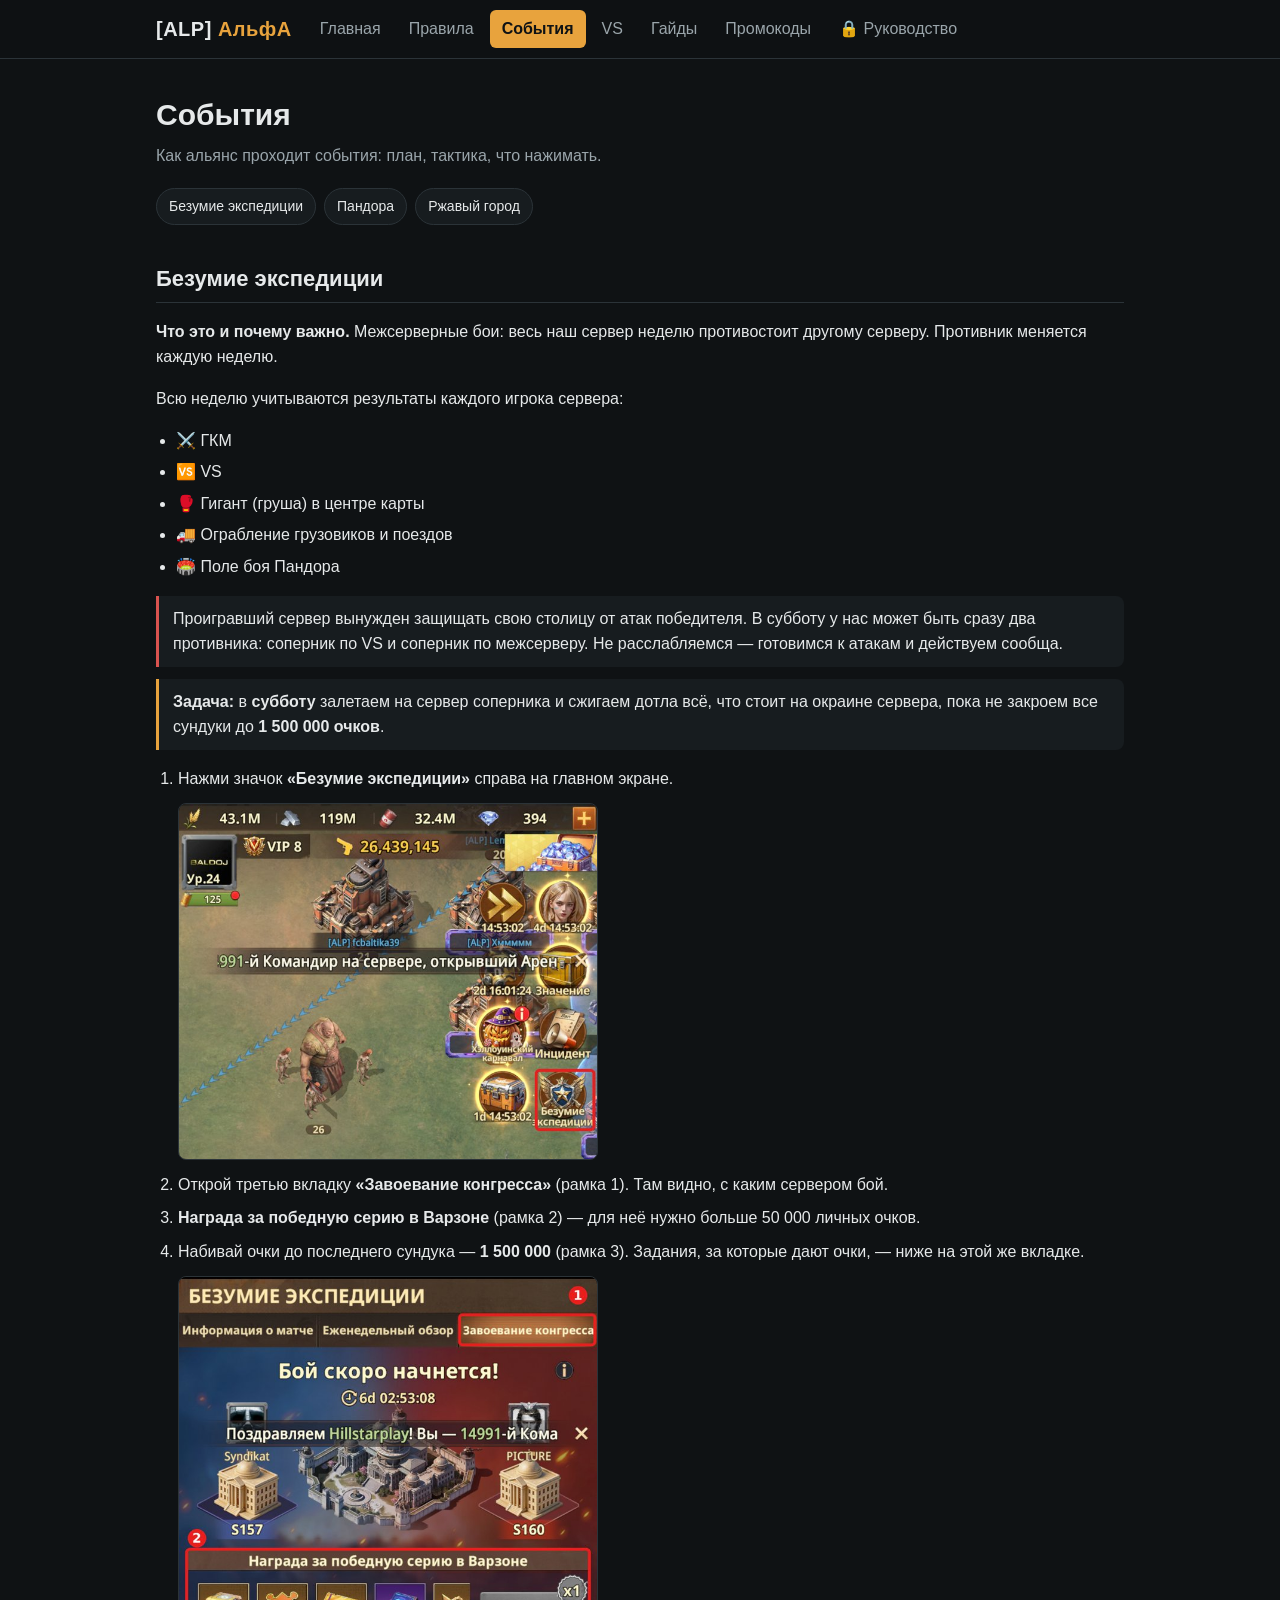
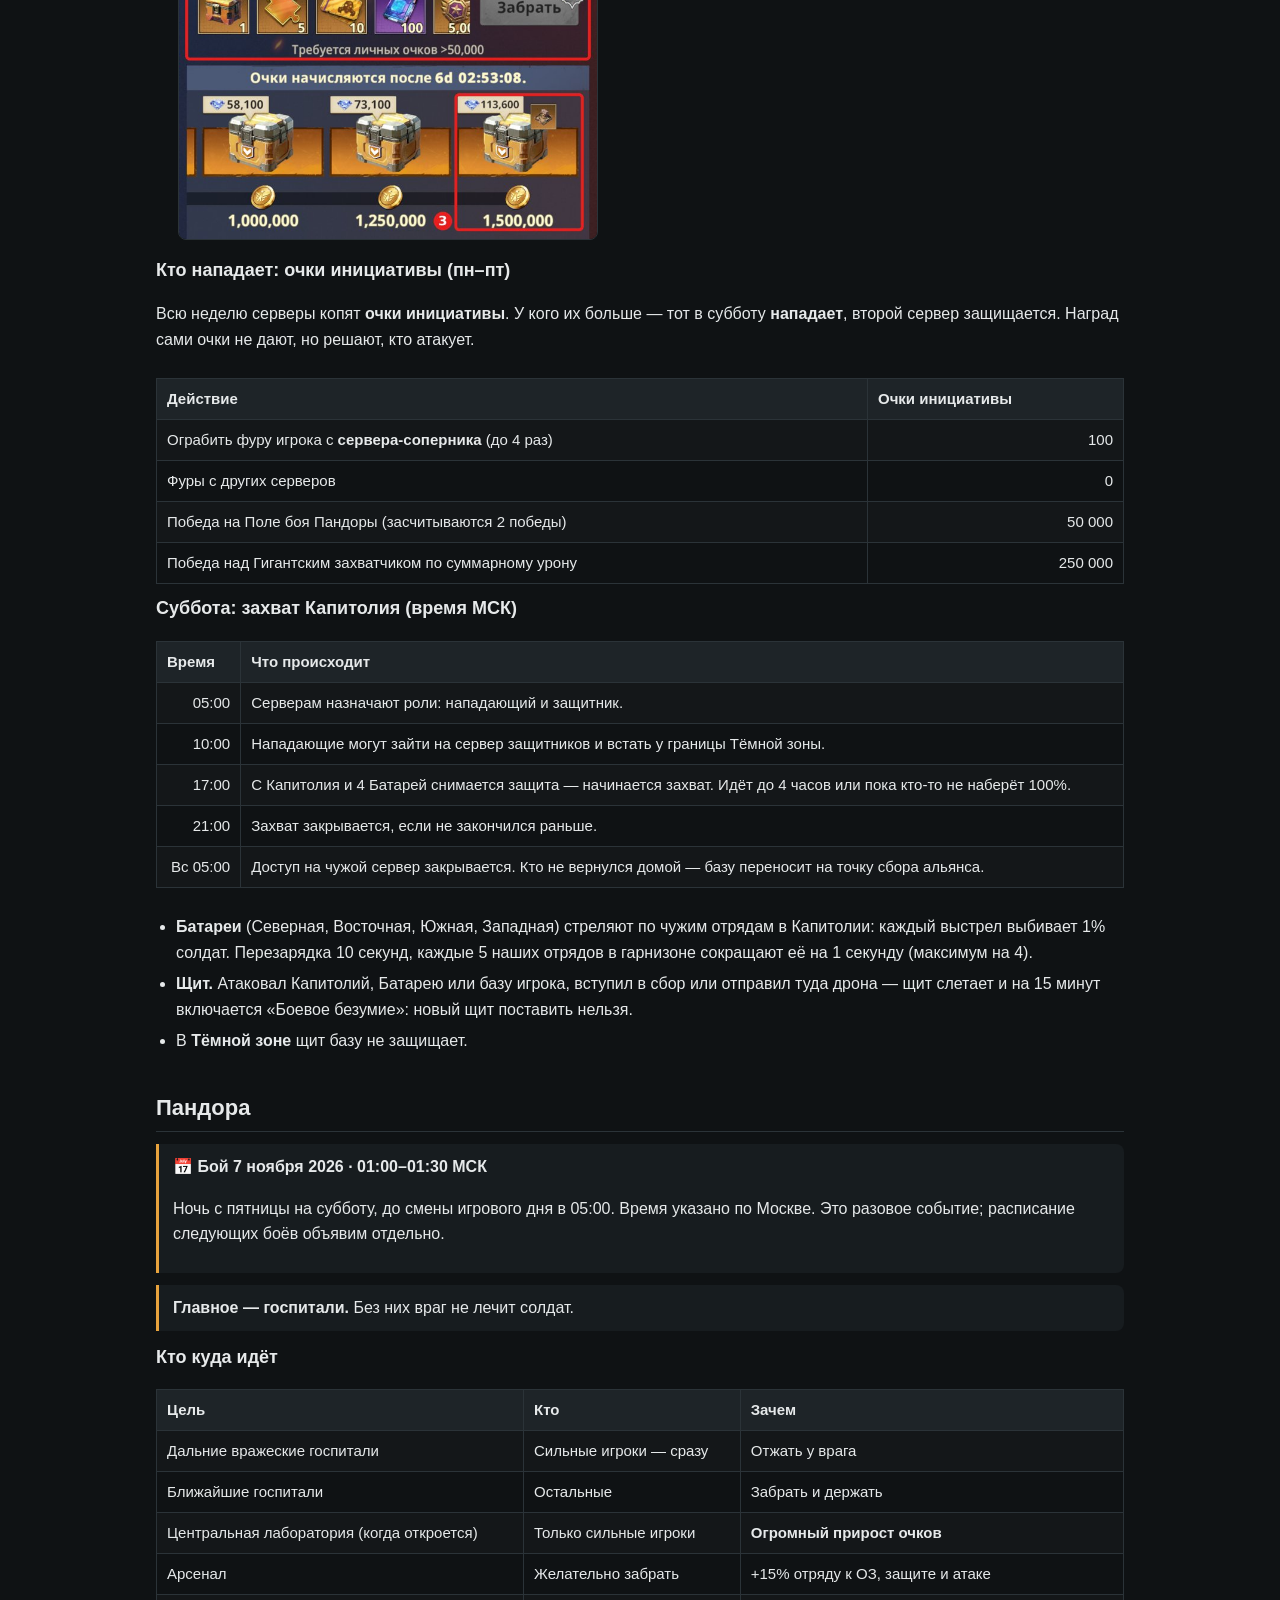
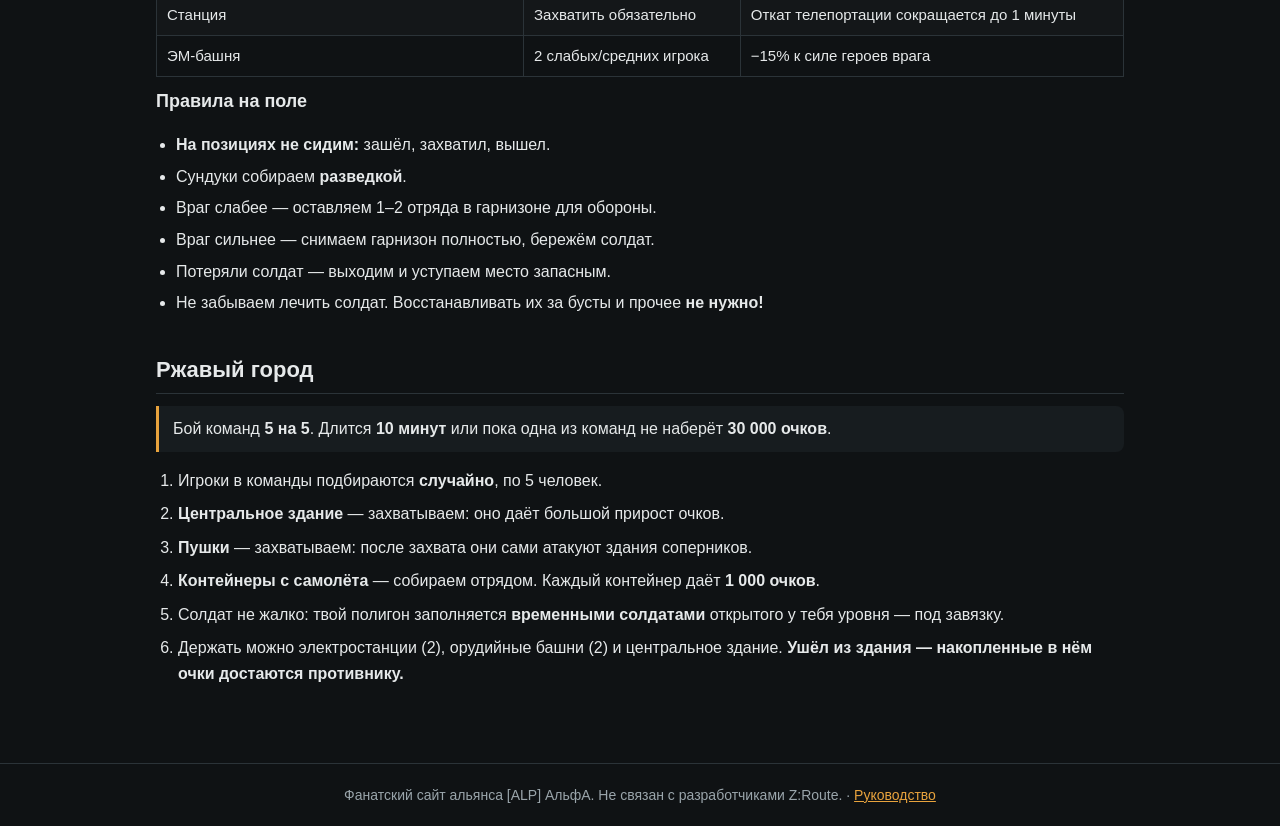
==== activities.html @ 4d67d698 "Скрыть вкладку поезда и обновить машинистов на 30 дней" ====
<!doctype html>
<html lang="ru">
<head>
  <meta charset="utf-8">
  <meta name="viewport" content="width=device-width, initial-scale=1">
  <title>События — АльфА</title>
  <link rel="stylesheet" href="style.css">
</head>
<body>
<header>
  <div class="bar">
    <a class="logo" href="index.html">[ALP] <span>АльфА</span></a>
    <nav>
      <a href="index.html">Главная</a>
      <a href="rules.html">Правила</a>
      <a class="active" href="activities.html">События</a>
      <a href="vs.html">VS</a>
      <a href="guides.html">Гайды</a>
      <a href="promo.html">Промокоды</a>
      <a href="train.html" hidden>🚂 Поезд</a>
      <a href="leaders.html">🔒 Руководство</a>
    </nav>
  </div>
</header>

<main>
  <h1>События</h1>
  <p class="lead">Как альянс проходит события: план, тактика, что нажимать.</p>

  <div class="toc">
    <a href="#madness">Безумие экспедиции</a>
    <a href="#pandora">Пандора</a>
    <a href="#rust-city">Ржавый город</a>
  </div>

  <!-- ===== БЕЗУМИЕ ЭКСПЕДИЦИИ ===== -->
  <section id="madness">
    <h2>Безумие экспедиции</h2>
    <p><b>Что это и почему важно.</b> Межсерверные бои: весь наш сервер неделю противостоит другому серверу. Противник меняется каждую неделю.</p>
    <p>Всю неделю учитываются результаты каждого игрока сервера:</p>
    <ul class="plain">
      <li>⚔️ ГКМ</li>
      <li>🆚 VS</li>
      <li>🥊 Гигант (груша) в центре карты</li>
      <li>🚚 Ограбление грузовиков и поездов</li>
      <li>🏟️ Поле боя Пандора</li>
    </ul>
    <div class="note warn">Проигравший сервер вынужден защищать свою столицу от атак победителя. В субботу у нас может быть сразу два противника: соперник по VS и соперник по межсерверу. Не расслабляемся — готовимся к атакам и действуем сообща.</div>
    <div class="note"><b>Задача:</b> в <b>субботу</b> залетаем на сервер соперника и сжигаем дотла всё, что стоит на окраине сервера, пока не закроем все сундуки до <b>1 500 000 очков</b>.</div>

    <ol class="steps">
      <li>Нажми значок <b>«Безумие экспедиции»</b> справа на главном экране.
        <img class="shot" src="img/madness-1-icon.jpg" alt="Значок «Безумие экспедиции» обведён"></li>
      <li>Открой третью вкладку <b>«Завоевание конгресса»</b> (рамка 1). Там видно, с каким сервером бой.</li>
      <li><b>Награда за победную серию в Варзоне</b> (рамка 2) — для неё нужно больше 50 000 личных очков.</li>
      <li>Набивай очки до последнего сундука — <b>1 500 000</b> (рамка 3). Задания, за которые дают очки, — ниже на этой же вкладке.
        <img class="shot" src="img/madness-2-tabs.jpg" alt="1 — вкладка «Завоевание конгресса», 2 — награда за победную серию в Варзоне, 3 — сундук за 1 500 000 очков"></li>
    </ol>

    <h3>Кто нападает: очки инициативы (пн–пт)</h3>
    <p>Всю неделю серверы копят <b>очки инициативы</b>. У кого их больше — тот в субботу <b>нападает</b>, второй сервер защищается. Наград сами очки не дают, но решают, кто атакует.</p>
    <div class="table-wrap">
      <table>
        <tr><th>Действие</th><th>Очки инициативы</th></tr>
        <tr><td>Ограбить фуру игрока с <b>сервера-соперника</b> (до 4 раз)</td><td class="num">100</td></tr>
        <tr><td>Фуры с других серверов</td><td class="num">0</td></tr>
        <tr><td>Победа на Поле боя Пандоры (засчитываются 2 победы)</td><td class="num">50 000</td></tr>
        <tr><td>Победа над Гигантским захватчиком по суммарному урону</td><td class="num">250 000</td></tr>
      </table>
    </div>

    <h3>Суббота: захват Капитолия (время МСК)</h3>
    <div class="table-wrap">
      <table>
        <tr><th>Время</th><th>Что происходит</th></tr>
        <tr><td class="num">05:00</td><td>Серверам назначают роли: нападающий и защитник.</td></tr>
        <tr><td class="num">10:00</td><td>Нападающие могут зайти на сервер защитников и встать у границы Тёмной зоны.</td></tr>
        <tr><td class="num">17:00</td><td>С Капитолия и 4 Батарей снимается защита — начинается захват. Идёт до 4 часов или пока кто-то не наберёт 100%.</td></tr>
        <tr><td class="num">21:00</td><td>Захват закрывается, если не закончился раньше.</td></tr>
        <tr><td class="num">Вс 05:00</td><td>Доступ на чужой сервер закрывается. Кто не вернулся домой — базу переносит на точку сбора альянса.</td></tr>
      </table>
    </div>
    <ul class="plain">
      <li><b>Батареи</b> (Северная, Восточная, Южная, Западная) стреляют по чужим отрядам в Капитолии: каждый выстрел выбивает 1% солдат. Перезарядка 10 секунд, каждые 5 наших отрядов в гарнизоне сокращают её на 1 секунду (максимум на 4).</li>
      <li><b>Щит.</b> Атаковал Капитолий, Батарею или базу игрока, вступил в сбор или отправил туда дрона — щит слетает и на 15 минут включается «Боевое безумие»: новый щит поставить нельзя.</li>
      <li>В <b>Тёмной зоне</b> щит базу не защищает.</li>
    </ul>
  </section>

  <!-- ===== ПАНДОРА ===== -->
  <section id="pandora">
    <h2>Пандора</h2>
    <div class="note">
      <b>📅 Бой 7 ноября 2026 · 01:00–01:30 МСК</b>
      <p>Ночь с пятницы на субботу, до смены игрового дня в 05:00. Время указано по Москве. Это разовое событие; расписание следующих боёв объявим отдельно.</p>
    </div>
    <div class="note"><b>Главное — госпитали.</b> Без них враг не лечит солдат.</div>

    <h3>Кто куда идёт</h3>
    <div class="table-wrap">
      <table>
        <tr><th>Цель</th><th>Кто</th><th>Зачем</th></tr>
        <tr><td>Дальние вражеские госпитали</td><td>Сильные игроки — сразу</td><td>Отжать у врага</td></tr>
        <tr><td>Ближайшие госпитали</td><td>Остальные</td><td>Забрать и держать</td></tr>
        <tr><td>Центральная лаборатория (когда откроется)</td><td>Только сильные игроки</td><td><b>Огромный прирост очков</b></td></tr>
        <tr><td>Арсенал</td><td>Желательно забрать</td><td>+15% отряду к ОЗ, защите и атаке</td></tr>
        <tr><td>Станция</td><td>Захватить обязательно</td><td>Откат телепортации сокращается до 1 минуты</td></tr>
        <tr><td>ЭМ-башня</td><td>2 слабых/средних игрока</td><td>−15% к силе героев врага</td></tr>
      </table>
    </div>

    <h3>Правила на поле</h3>
    <ul class="plain">
      <li><b>На позициях не сидим:</b> зашёл, захватил, вышел.</li>
      <li>Сундуки собираем <b>разведкой</b>.</li>
      <li>Враг слабее — оставляем 1–2 отряда в гарнизоне для обороны.</li>
      <li>Враг сильнее — снимаем гарнизон полностью, бережём солдат.</li>
      <li>Потеряли солдат — выходим и уступаем место запасным.</li>
      <li>Не забываем лечить солдат. Восстанавливать их за бусты и прочее <b>не нужно!</b></li>
    </ul>
    <!-- Сюда можно добавить карту Пандоры: <img class="shot shot-wide" src="img/pandora-map.jpg" alt="Карта"> -->
  </section>

  <!-- ===== РЖАВЫЙ ПОЯС ===== -->
  <section id="rust-city">
    <h2>Ржавый город</h2>
    <div class="note">Бой команд <b>5 на 5</b>. Длится <b>10 минут</b> или пока одна из команд не наберёт <b>30 000 очков</b>.</div>
    <ol class="steps">
      <li>Игроки в команды подбираются <b>случайно</b>, по 5 человек.</li>
      <li><b>Центральное здание</b> — захватываем: оно даёт большой прирост очков.</li>
      <li><b>Пушки</b> — захватываем: после захвата они сами атакуют здания соперников.</li>
      <li><b>Контейнеры с самолёта</b> — собираем отрядом. Каждый контейнер даёт <b>1 000 очков</b>.</li>
      <li>Солдат не жалко: твой полигон заполняется <b>временными солдатами</b> открытого у тебя уровня — под завязку.</li>
      <li>Держать можно электростанции (2), орудийные башни (2) и центральное здание. <b>Ушёл из здания — накопленные в нём очки достаются противнику.</b></li>
    </ol>
  </section>
</main>

<footer>Фанатский сайт альянса [ALP] АльфА. Не связан с разработчиками Z:Route. · <a href="leaders.html">Руководство</a></footer>
</body>
</html>
---- style.css ----
:root {
  color-scheme: dark;
  --bg: #0f1214;
  --panel: #171c1f;
  --panel-2: #1e2428;
  --line: #2b3338;
  --text: #e6e9ea;
  --muted: #9aa5ab;
  --accent: #e8a33d;
  --accent-2: #6fbf73;
  --danger: #d9534f;
}
* { box-sizing: border-box; }
[hidden] { display: none !important; }
html { scroll-behavior: smooth; }
body {
  margin: 0;
  background: var(--bg);
  color: var(--text);
  font: 16px/1.6 "Segoe UI", Roboto, Arial, sans-serif;
}
a { color: var(--accent); }
img { max-width: 100%; border-radius: 8px; }

/* Шапка */
header {
  position: sticky; top: 0; z-index: 10;
  background: rgba(15,18,20,.95);
  border-bottom: 1px solid var(--line);
  backdrop-filter: blur(6px);
}
.bar {
  max-width: 1000px; margin: 0 auto; padding: 10px 16px;
  display: flex; align-items: center; gap: 16px; flex-wrap: wrap;
}
.logo { font-weight: 800; font-size: 20px; color: var(--text); text-decoration: none; letter-spacing: .5px; }
.logo span { color: var(--accent); }
nav { display: flex; gap: 4px; flex-wrap: wrap; }
nav a {
  color: var(--muted); text-decoration: none; padding: 6px 12px; border-radius: 6px;
}
nav a:hover { color: var(--text); background: var(--panel-2); }
nav a.active { color: var(--bg); background: var(--accent); font-weight: 600; }

/* Контент */
main { max-width: 1000px; margin: 0 auto; padding: 24px 16px 60px; }
h1 { font-size: 30px; margin: 8px 0 4px; }
h2 { font-size: 22px; margin: 36px 0 12px; padding-bottom: 6px; border-bottom: 1px solid var(--line); }
h3 { font-size: 18px; margin: 0 0 8px; }
.lead { color: var(--muted); margin: 0 0 20px; }

.toc { display: flex; flex-wrap: wrap; gap: 8px; margin: 16px 0 8px; }
.toc a {
  background: var(--panel); border: 1px solid var(--line); color: var(--text);
  text-decoration: none; padding: 6px 12px; border-radius: 20px; font-size: 14px;
}
.toc a:hover { border-color: var(--accent); }

.grid { display: grid; grid-template-columns: repeat(auto-fill, minmax(280px, 1fr)); gap: 14px; }
.card {
  background: var(--panel); border: 1px solid var(--line); border-radius: 10px; padding: 16px;
}
.card p { margin: 6px 0; }
a.card { color: var(--text); text-decoration: none; display: block; }
a.card:hover { border-color: var(--accent); }

.tag {
  display: inline-block; font-size: 12px; padding: 2px 8px; border-radius: 10px;
  background: var(--panel-2); color: var(--muted); margin-right: 4px;
}
.tag.daily { color: var(--accent-2); }
.tag.weekly { color: var(--accent); }
.tag.server { color: var(--danger); }

table { width: 100%; border-collapse: collapse; margin: 10px 0; font-size: 15px; }
.table-wrap { overflow-x: auto; }
th, td { border: 1px solid var(--line); padding: 8px 10px; text-align: left; }
th { background: var(--panel-2); }
tr:nth-child(even) td { background: rgba(255,255,255,.02); }

.note {
  border-left: 3px solid var(--accent); background: var(--panel);
  padding: 10px 14px; border-radius: 0 8px 8px 0; margin: 12px 0;
}
.todo { color: var(--muted); font-style: italic; }

details { background: var(--panel); border: 1px solid var(--line); border-radius: 10px; margin: 10px 0; }
summary { cursor: pointer; padding: 12px 16px; font-weight: 600; }
details > div { padding: 0 16px 14px; }

footer { border-top: 1px solid var(--line); color: var(--muted); font-size: 14px; text-align: center; padding: 20px 16px; }

@media (max-width: 600px) {
  h1 { font-size: 24px; }
  .bar { gap: 8px; }
}

/* Скрины и шаги */
.shot { display: block; max-width: 420px; width: 100%; margin: 12px 0; border: 1px solid var(--line); }
.shot-wide { max-width: 100%; }
figure { margin: 14px 0; }
figcaption { color: var(--muted); font-size: 14px; margin-top: 4px; }
.placeholder {
  border: 2px dashed var(--line); border-radius: 8px; padding: 30px 16px; text-align: center;
  color: var(--muted); max-width: 420px; margin: 12px 0;
}
ol.steps { padding-left: 22px; }
ol.steps li { margin: 8px 0; }
ul.plain { padding-left: 20px; }
ul.plain li { margin: 6px 0; }
.warn { border-left-color: var(--danger); }
.week li { margin: 6px 0; }
.btn {
  display: inline-block; background: var(--accent); color: var(--bg); font-weight: 700;
  padding: 10px 18px; border-radius: 8px; text-decoration: none;
}
video { max-width: 100%; border-radius: 8px; }

/* Сегодняшний день */
.week { list-style: none; padding: 0; margin: 8px 0 0; display: grid; gap: 4px; }
.week li { display: flex; gap: 10px; padding: 6px 10px; border-radius: 8px; margin: 0; }
.week li b { flex: none; width: 28px; }
.week li.today, tr.today td { background: rgba(232,163,61,.15); }
.week li.today b, tr.today td:first-child { color: var(--accent); }
.week li.today::after { content: "сегодня"; margin-left: auto; color: var(--accent); font-size: 13px; font-weight: 600; }
#today-line { font-size: 18px; font-weight: 600; margin: 4px 0 0; }

/* Блок «Сегодня» на главной */
.today-card {
  background: var(--panel); border: 1px solid var(--accent); border-radius: 12px;
  padding: 16px 18px; margin: 18px 0 8px;
}
.today-card h2 { border: 0; margin: 2px 0 10px; padding: 0; font-size: 24px; text-wrap: balance; }
.eyebrow { margin: 0; color: var(--accent); font-size: 13px; font-weight: 700; letter-spacing: .06em; text-transform: uppercase; }
.today-card .btn { margin-top: 6px; }
.daily { margin: 14px 0 0; background: var(--panel-2); }

/* VS по дням */
.vs-day { background: var(--panel); border: 1px solid var(--line); border-radius: 12px; padding: 14px 16px; margin: 14px 0; scroll-margin-top: 70px; }
.vs-day.today { border-color: var(--accent); }
.vs-day.today .eyebrow::after { content: " · сегодня"; }
.vs-day h2 { border: 0; margin: 2px 0 8px; padding: 0; }
.vs-day h3 { margin: 12px 0 4px; font-size: 16px; }
td.num { text-align: right; white-space: nowrap; font-variant-numeric: tabular-nums; }
.vs-tabs a.today { background: var(--accent); color: var(--bg); border-color: var(--accent); font-weight: 700; }
.prep { background: var(--panel-2); border-radius: 8px; padding: 8px 12px; margin: 10px 0; }
.video-wrap { position: relative; width: 100%; max-width: 640px; aspect-ratio: 16 / 9; border-radius: 10px; overflow: hidden; background: #000; margin: 8px 0; }
.video-wrap iframe { position: absolute; inset: 0; width: 100%; height: 100%; border: 0; }
.video-wrap.vertical { max-width: 340px; aspect-ratio: 9 / 16; }
details ul.plain ul.plain { margin-top: 4px; }

/* VS: выделение дней */
.vs-tabs { position: sticky; top: 52px; z-index: 5; display: grid; grid-template-columns: repeat(7, minmax(0,1fr)); gap: 6px; background: var(--bg); padding: 8px 0; margin: 10px 0; }
.vs-tabs a { display: flex; flex-direction: column; align-items: center; gap: 2px; text-decoration: none; color: var(--text); background: var(--panel); border: 1px solid var(--line); border-top: 4px solid var(--day); border-radius: 8px; padding: 6px 2px; min-width: 0; }
.vs-tabs a b { font-size: 16px; }
.vs-tabs a small { font-size: 10px; color: var(--muted); text-align: center; line-height: 1.2; overflow: hidden; text-overflow: ellipsis; white-space: nowrap; max-width: 100%; }
.vs-tabs a.today { background: var(--day); color: #111; border-color: var(--day); }
.vs-tabs a.today small { color: #111; }
.vs-day { border-left: 6px solid var(--day); scroll-margin-top: 140px; }
.vs-day.today { border-color: var(--day); box-shadow: 0 0 0 2px var(--day); }
.day-head { display: flex; flex-wrap: wrap; align-items: center; gap: 8px 12px; }
.day-badge { background: var(--day); color: #111; font-weight: 800; text-transform: uppercase; letter-spacing: .05em; padding: 4px 12px; border-radius: 6px; font-size: 15px; }
.vs-day.today .day-badge::after { content: " · сегодня"; }
.day-sub { color: var(--muted); font-size: 14px; }
.gkm-tip { background: var(--panel-2); border-radius: 8px; padding: 8px 12px; margin: 12px 0; }
.gkm-tip ul { margin: 4px 0 0; }
tr.ph td { background: var(--panel-2); }
tr.w2 td { color: var(--accent-2); }
details.info { background: var(--panel); }
@media (max-width: 600px) { .vs-tabs { top: 88px; } .vs-tabs a small { display: none; } }
.day-left { margin: 2px 0 0; color: var(--muted); font-size: 13px; }
.driver { margin: 12px 0 0; color: var(--muted); font-size: 14px; }
.driver b { color: var(--accent); }
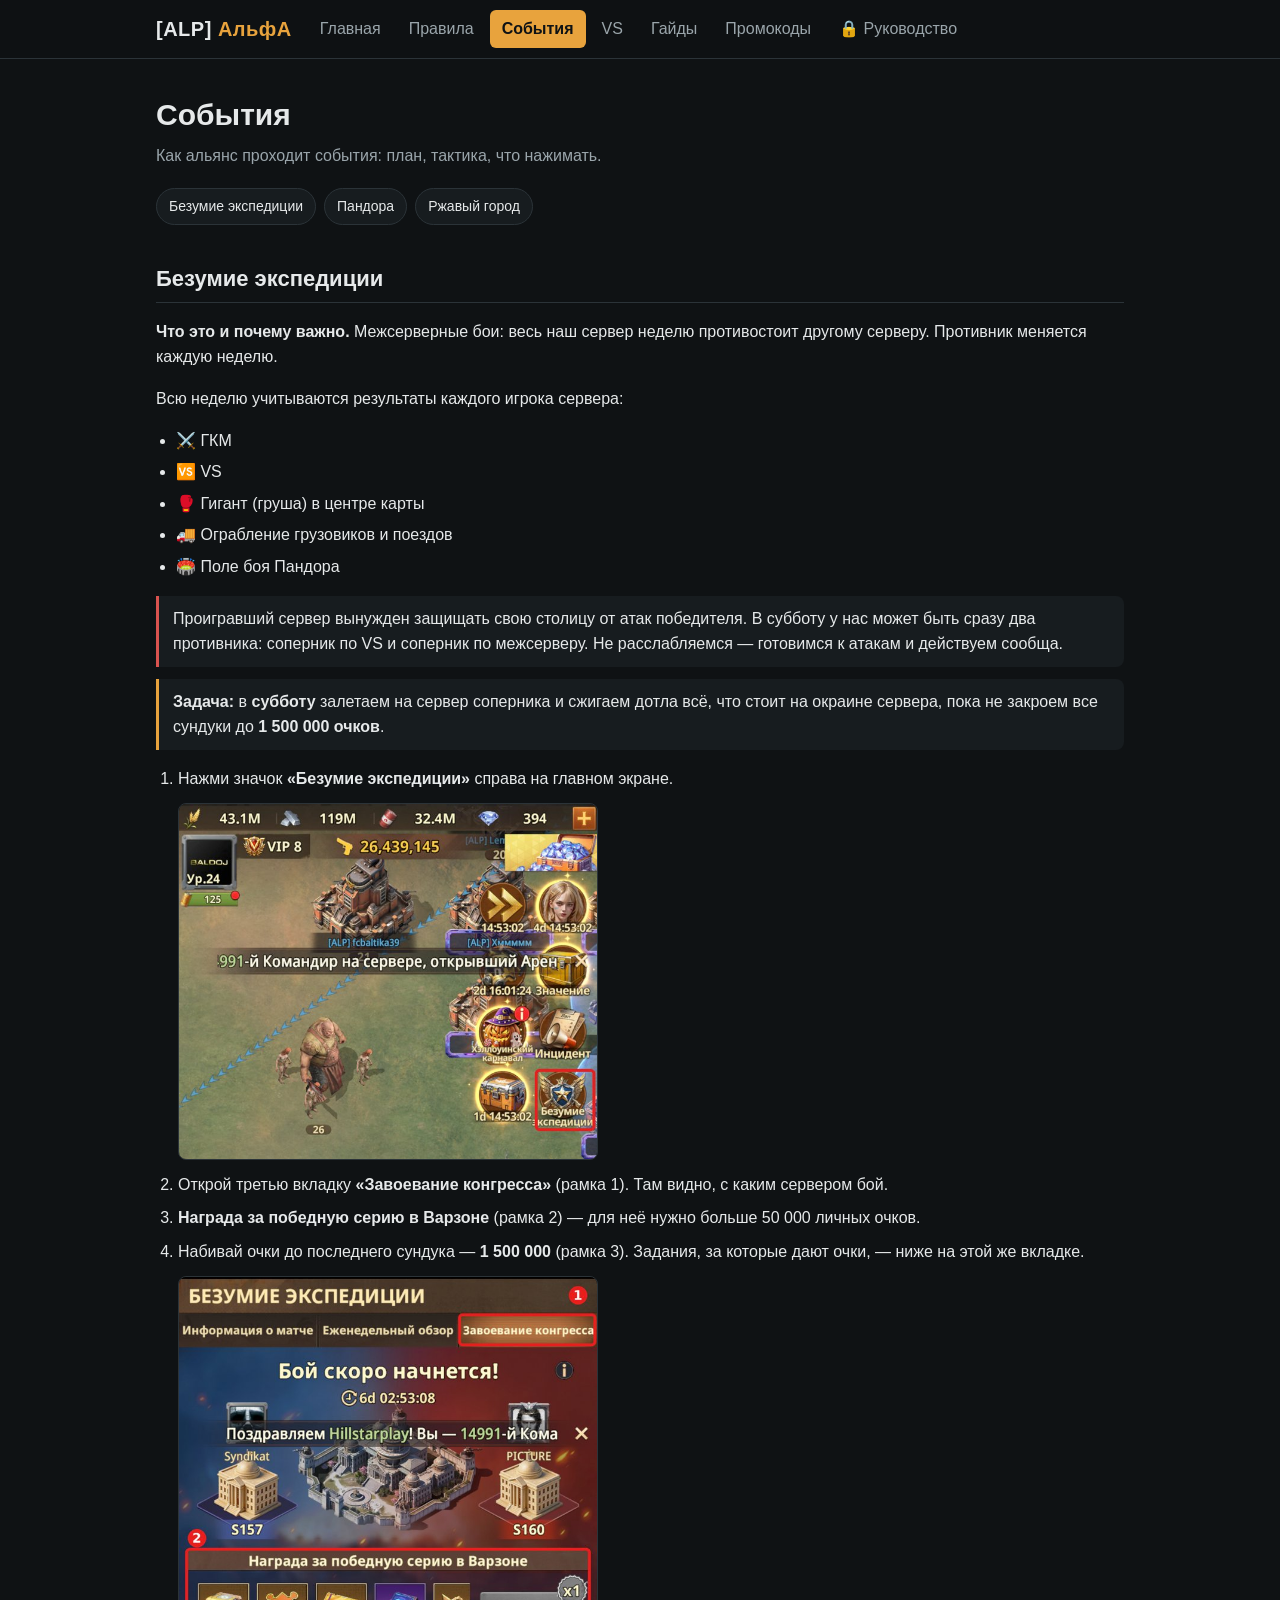
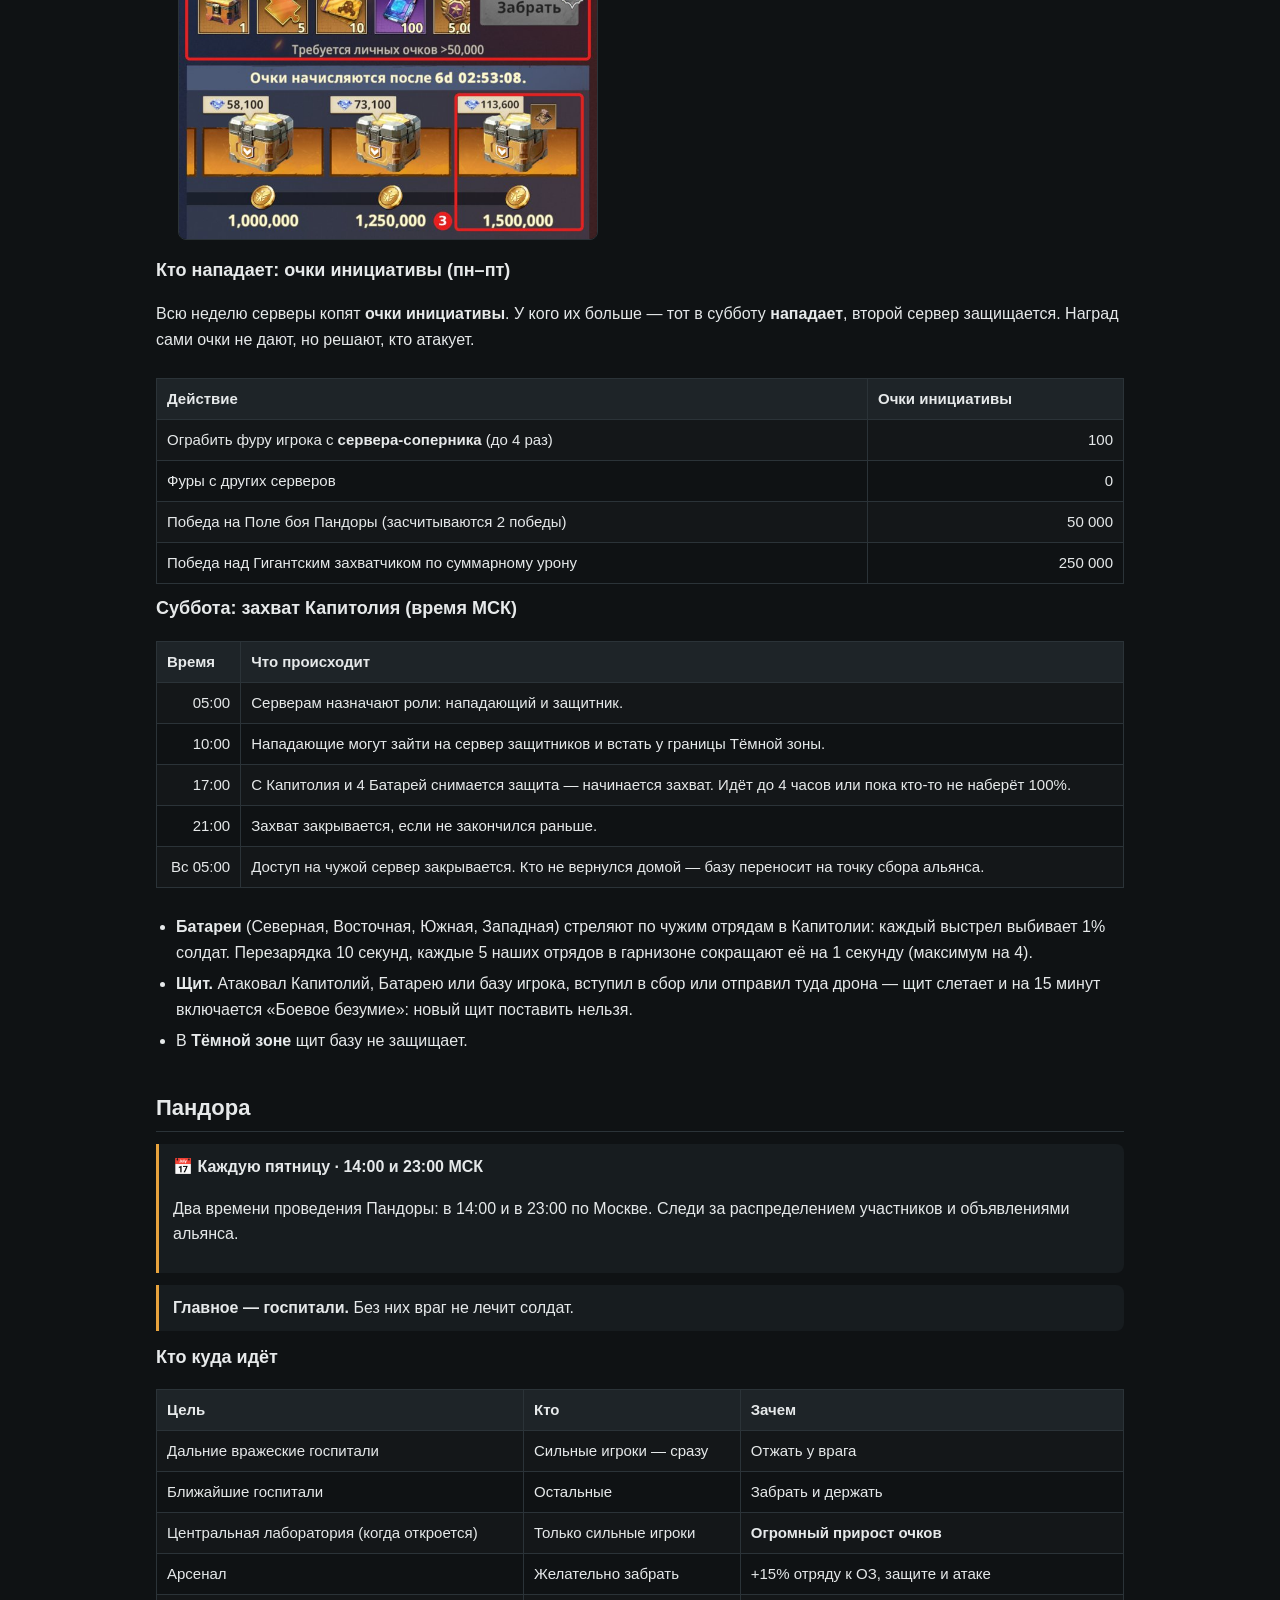
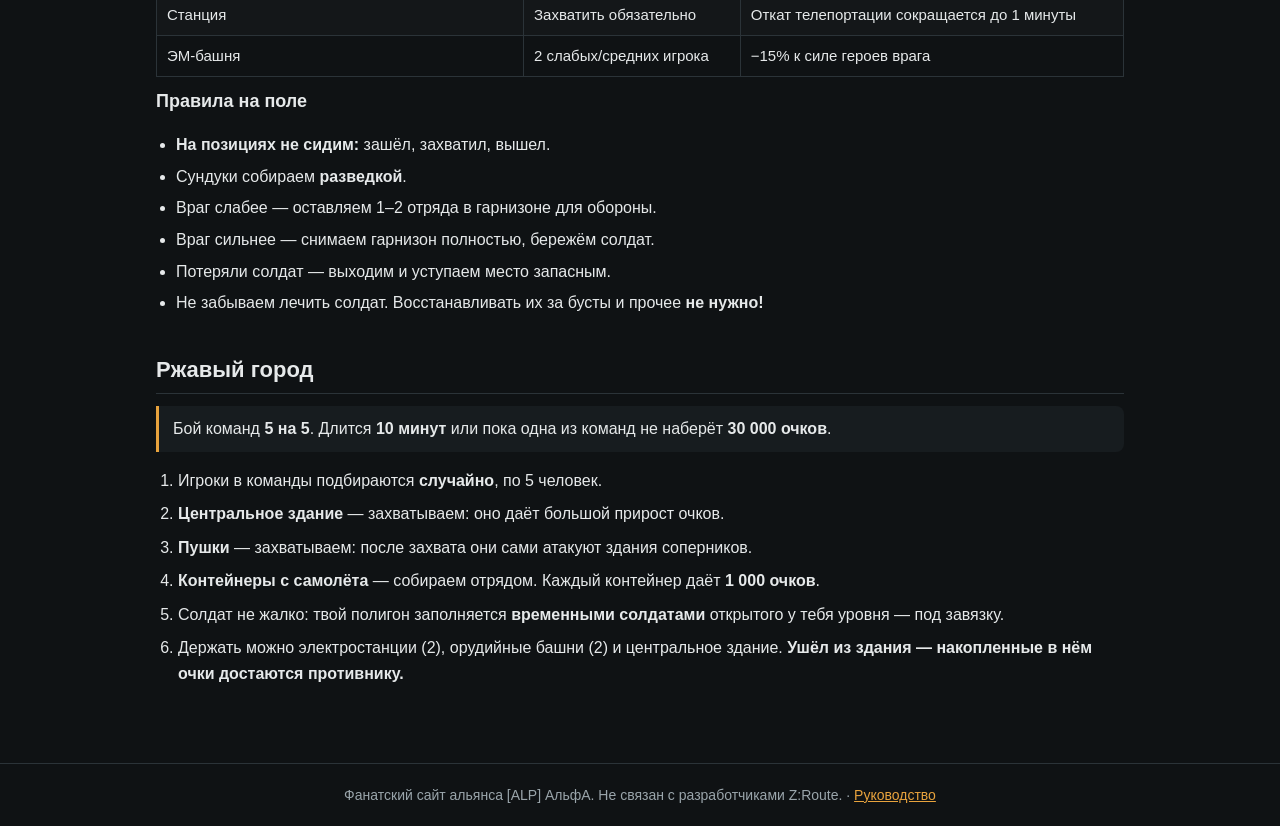
==== commit 4b8d306a: "Обновить Пандору и поменять Nemmi с RumanticK" ====
--- a/activities.html
+++ b/activities.html
@@ -91,8 +91,8 @@
   <section id="pandora">
     <h2>Пандора</h2>
     <div class="note">
-      <b>📅 Бой 7 ноября 2026 · 01:00–01:30 МСК</b>
-      <p>Ночь с пятницы на субботу, до смены игрового дня в 05:00. Время указано по Москве. Это разовое событие; расписание следующих боёв объявим отдельно.</p>
+      <b>📅 Каждую пятницу · 14:00 и 23:00 МСК</b>
+      <p>Два времени проведения Пандоры: в 14:00 и в 23:00 по Москве. Следи за распределением участников и объявлениями альянса.</p>
     </div>
     <div class="note"><b>Главное — госпитали.</b> Без них враг не лечит солдат.</div>
 
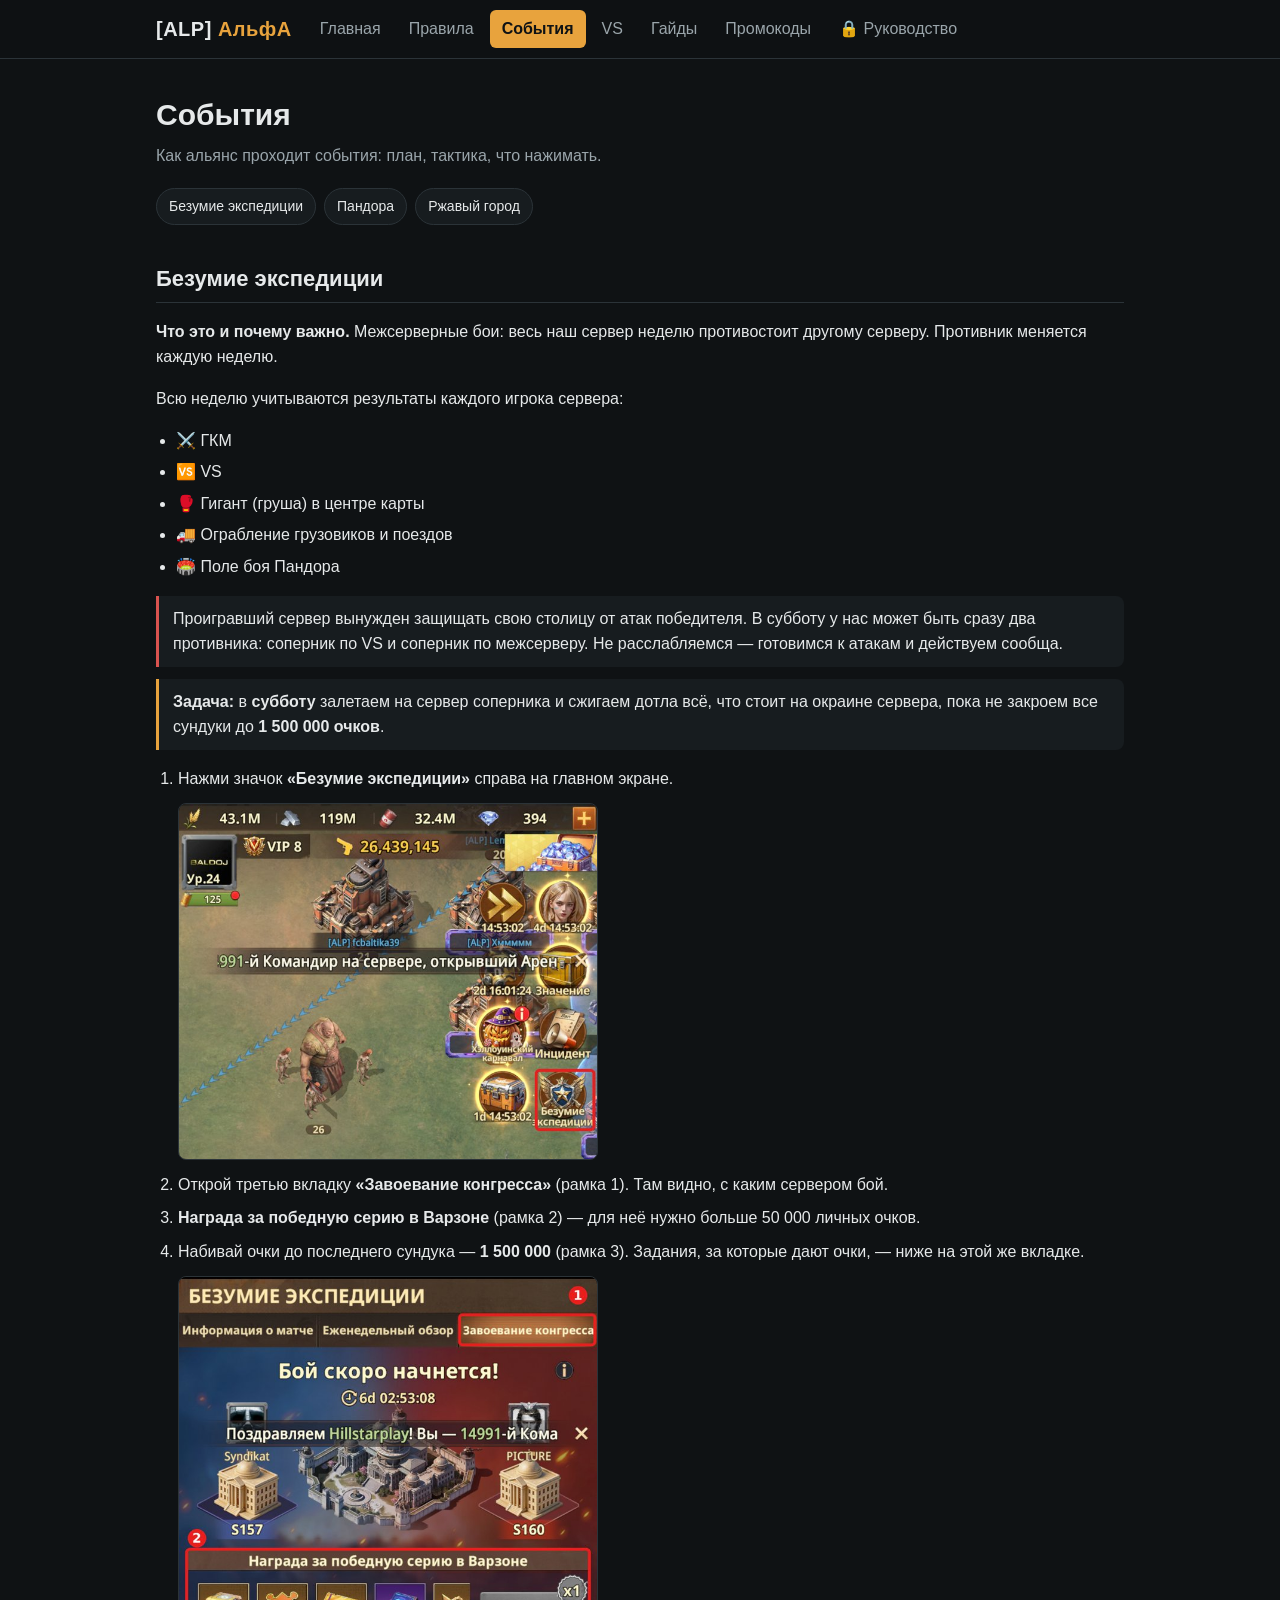
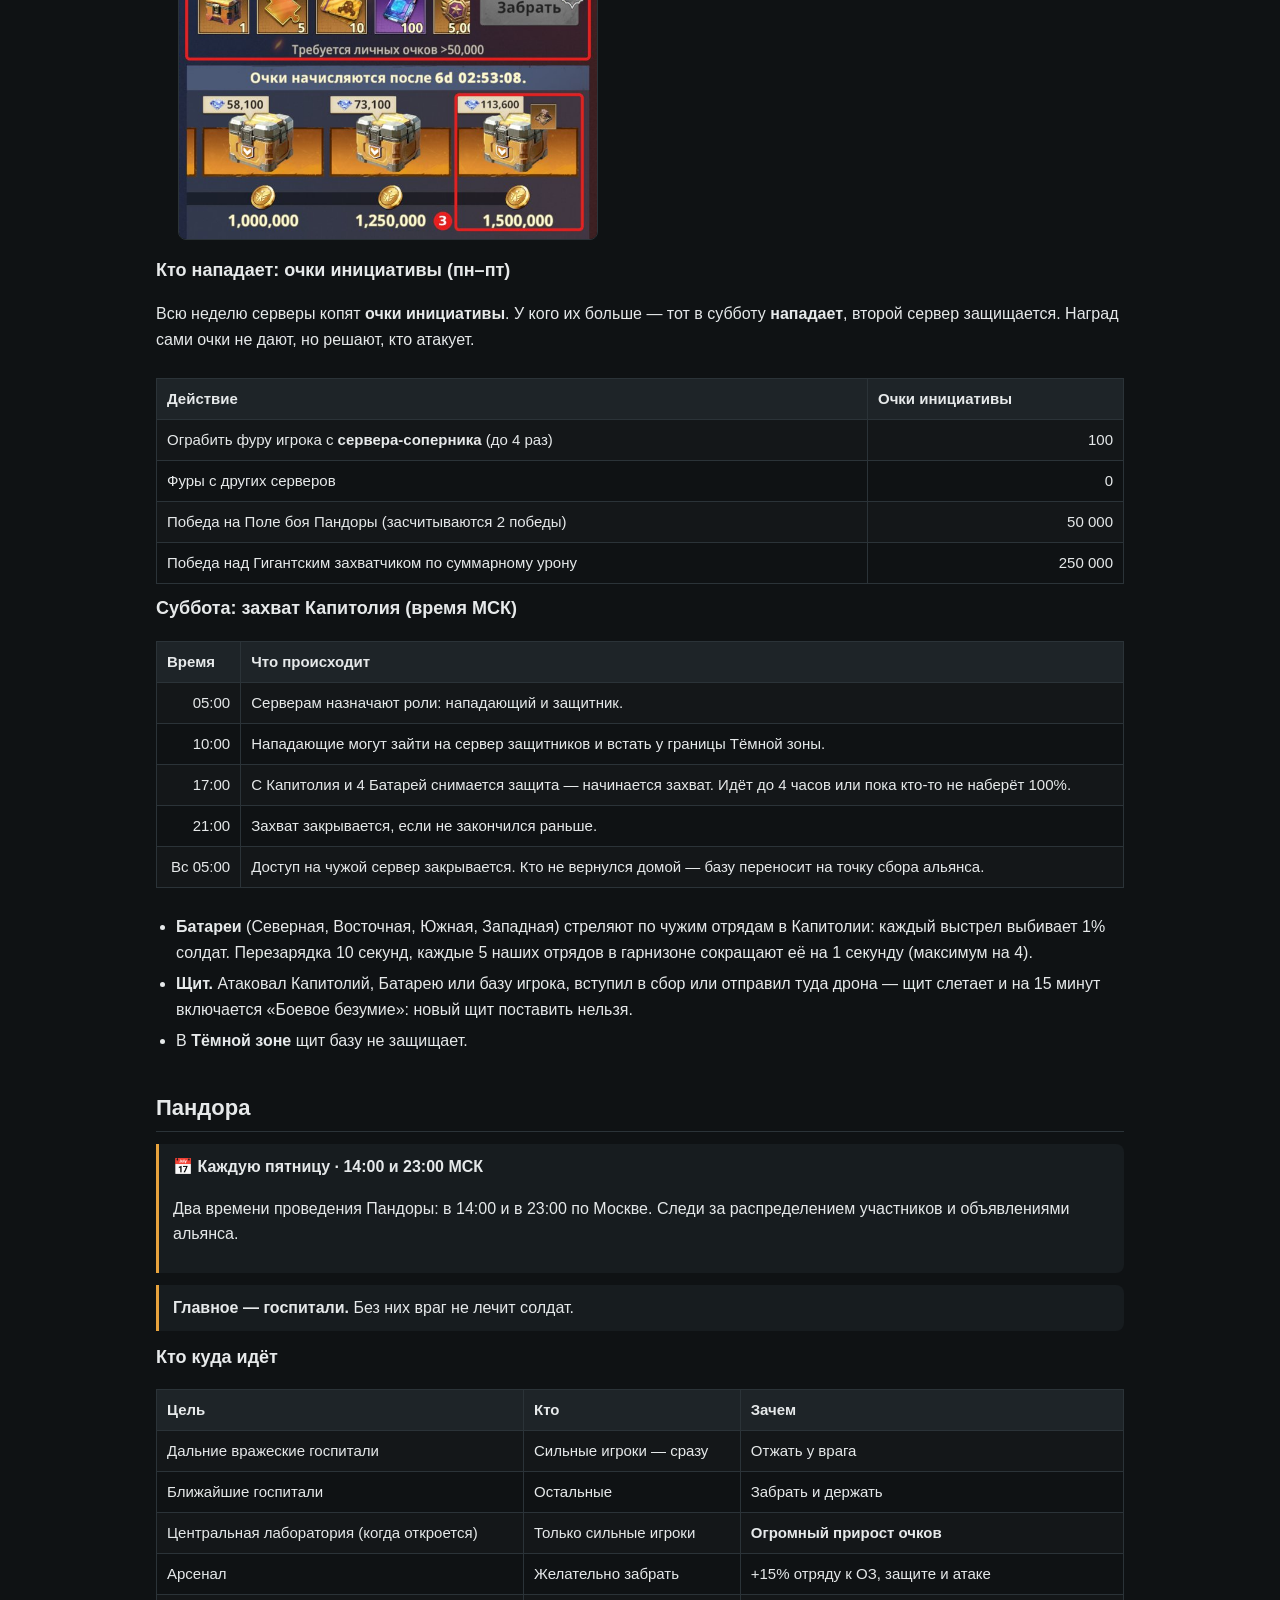
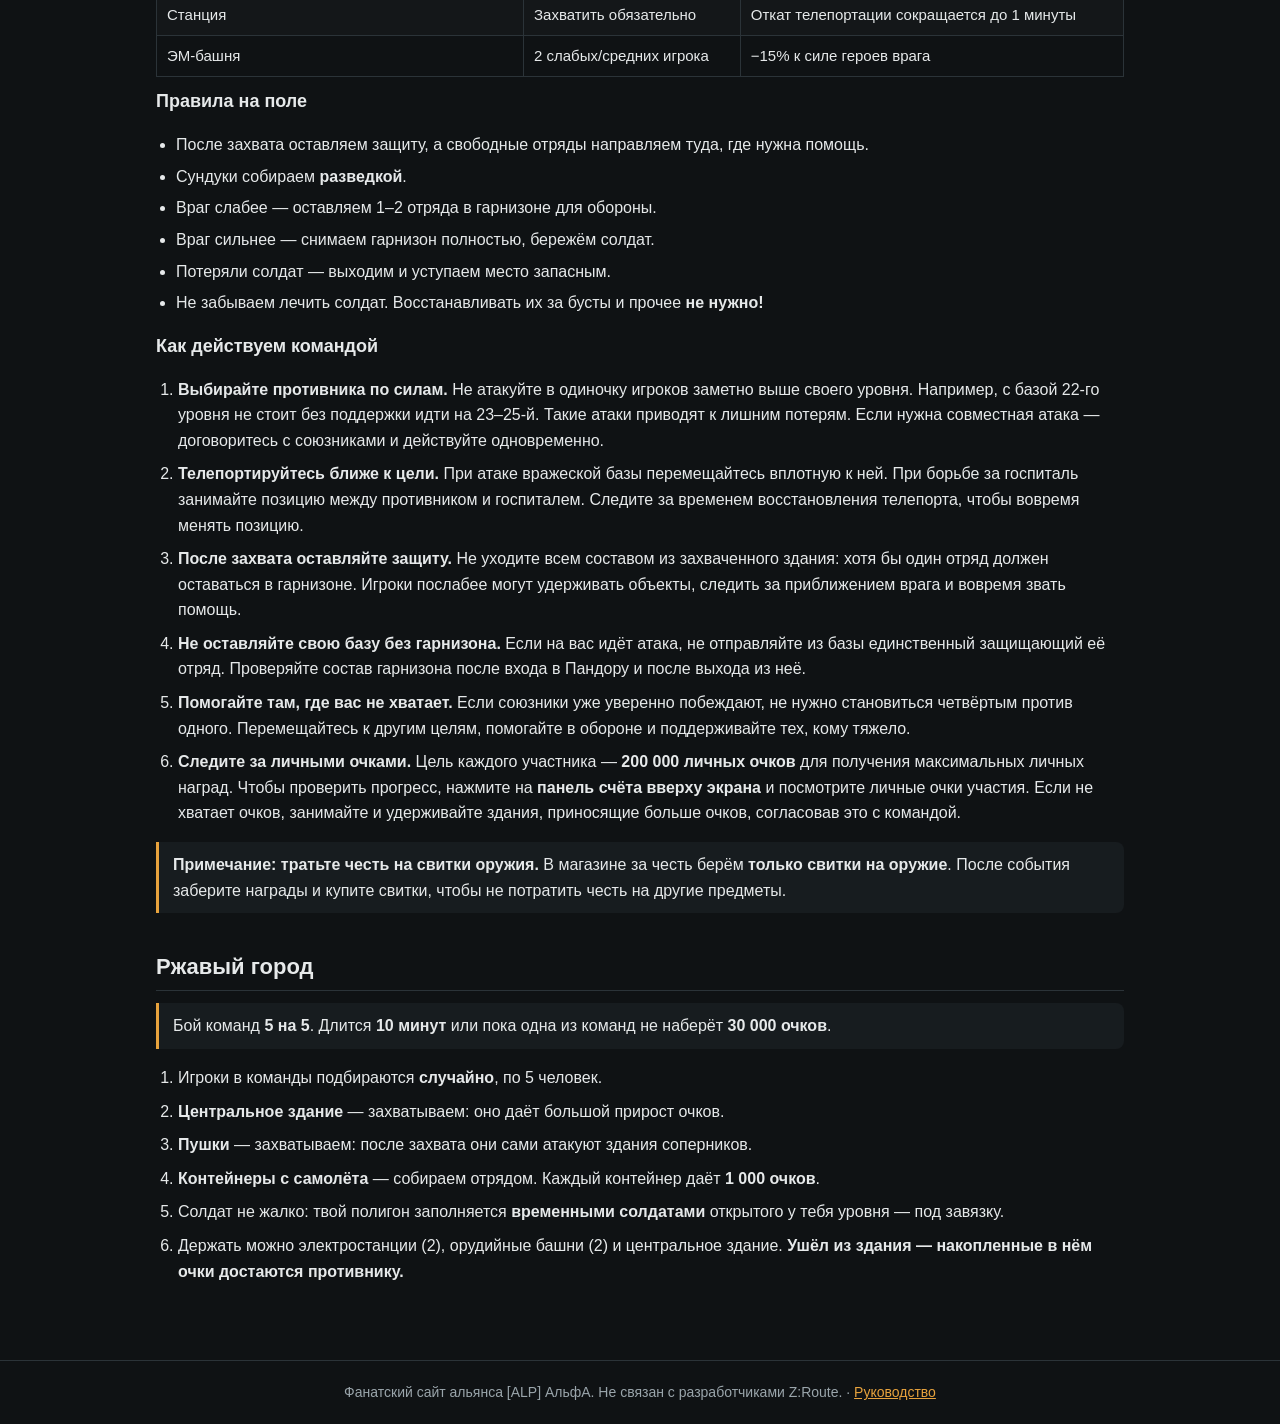
==== commit 210c4fae: "Добавить тактику Пандоры и примечание о свитках" ====
--- a/activities.html
+++ b/activities.html
@@ -91,7 +91,7 @@
   <section id="pandora">
     <h2>Пандора</h2>
     <div class="note">
-      <b>📅 Каждую пятницу · 14:00 и 23:00 МСК</b>
+      <b>📅 Каждую пятницу · 14:00 и 23:00 МСК</b>
       <p>Два времени проведения Пандоры: в 14:00 и в 23:00 по Москве. Следи за распределением участников и объявлениями альянса.</p>
     </div>
     <div class="note"><b>Главное — госпитали.</b> Без них враг не лечит солдат.</div>
@@ -111,13 +111,23 @@
 
     <h3>Правила на поле</h3>
     <ul class="plain">
-      <li><b>На позициях не сидим:</b> зашёл, захватил, вышел.</li>
+      <li>После захвата оставляем защиту, а свободные отряды направляем туда, где нужна помощь.</li>
       <li>Сундуки собираем <b>разведкой</b>.</li>
       <li>Враг слабее — оставляем 1–2 отряда в гарнизоне для обороны.</li>
       <li>Враг сильнее — снимаем гарнизон полностью, бережём солдат.</li>
       <li>Потеряли солдат — выходим и уступаем место запасным.</li>
       <li>Не забываем лечить солдат. Восстанавливать их за бусты и прочее <b>не нужно!</b></li>
     </ul>
+    <h3>Как действуем командой</h3>
+    <ol class="steps">
+      <li><b>Выбирайте противника по силам.</b> Не атакуйте в одиночку игроков заметно выше своего уровня. Например, с базой 22-го уровня не стоит без поддержки идти на 23–25-й. Такие атаки приводят к лишним потерям. Если нужна совместная атака — договоритесь с союзниками и действуйте одновременно.</li>
+      <li><b>Телепортируйтесь ближе к цели.</b> При атаке вражеской базы перемещайтесь вплотную к ней. При борьбе за госпиталь занимайте позицию между противником и госпиталем. Следите за временем восстановления телепорта, чтобы вовремя менять позицию.</li>
+      <li><b>После захвата оставляйте защиту.</b> Не уходите всем составом из захваченного здания: хотя бы один отряд должен оставаться в гарнизоне. Игроки послабее могут удерживать объекты, следить за приближением врага и вовремя звать помощь.</li>
+      <li><b>Не оставляйте свою базу без гарнизона.</b> Если на вас идёт атака, не отправляйте из базы единственный защищающий её отряд. Проверяйте состав гарнизона после входа в Пандору и после выхода из неё.</li>
+      <li><b>Помогайте там, где вас не хватает.</b> Если союзники уже уверенно побеждают, не нужно становиться четвёртым против одного. Перемещайтесь к другим целям, помогайте в обороне и поддерживайте тех, кому тяжело.</li>
+      <li><b>Следите за личными очками.</b> Цель каждого участника — <b>200 000 личных очков</b> для получения максимальных личных наград. Чтобы проверить прогресс, нажмите на <b>панель счёта вверху экрана</b> и посмотрите личные очки участия. Если не хватает очков, занимайте и удерживайте здания, приносящие больше очков, согласовав это с командой.</li>
+    </ol>
+    <aside class="note"><b>Примечание: тратьте честь на свитки оружия.</b> В магазине за честь берём <b>только свитки на оружие</b>. После события заберите награды и купите свитки, чтобы не потратить честь на другие предметы.</aside>
     <!-- Сюда можно добавить карту Пандоры: <img class="shot shot-wide" src="img/pandora-map.jpg" alt="Карта"> -->
   </section>
 
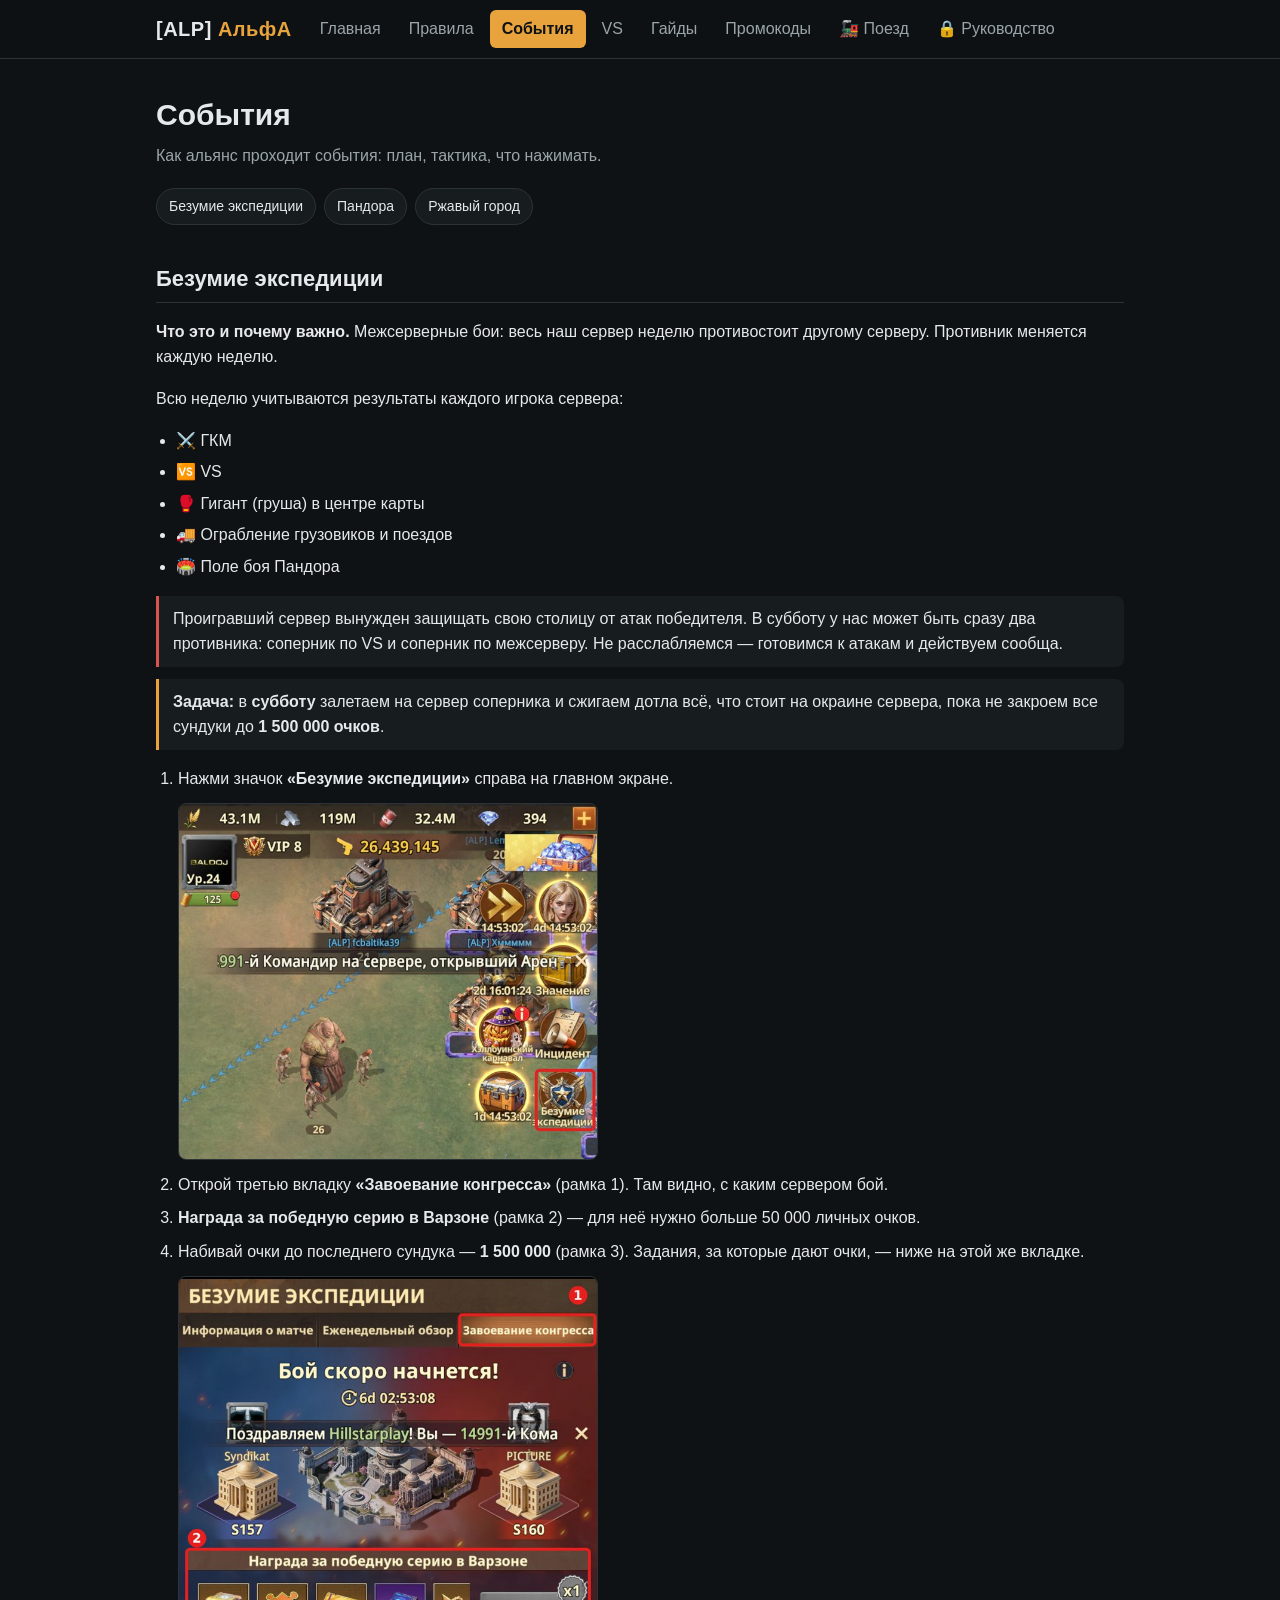
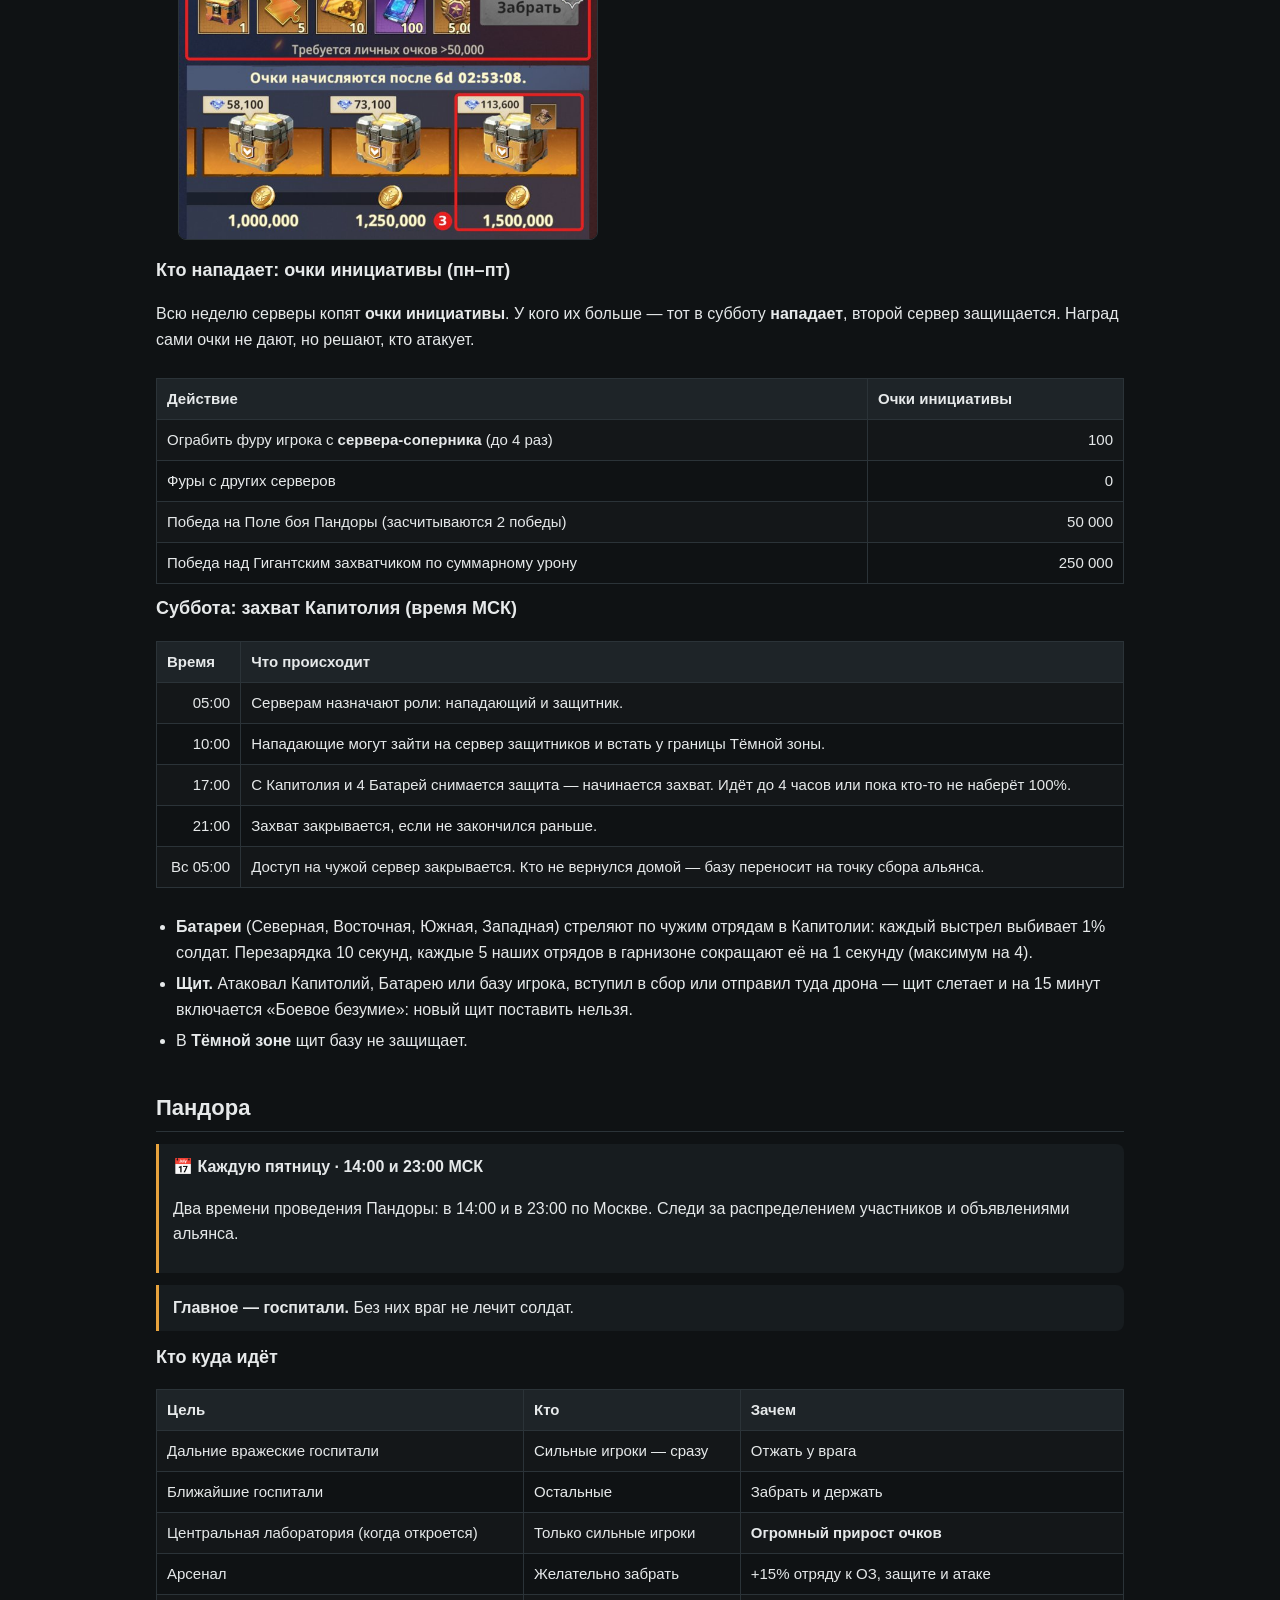
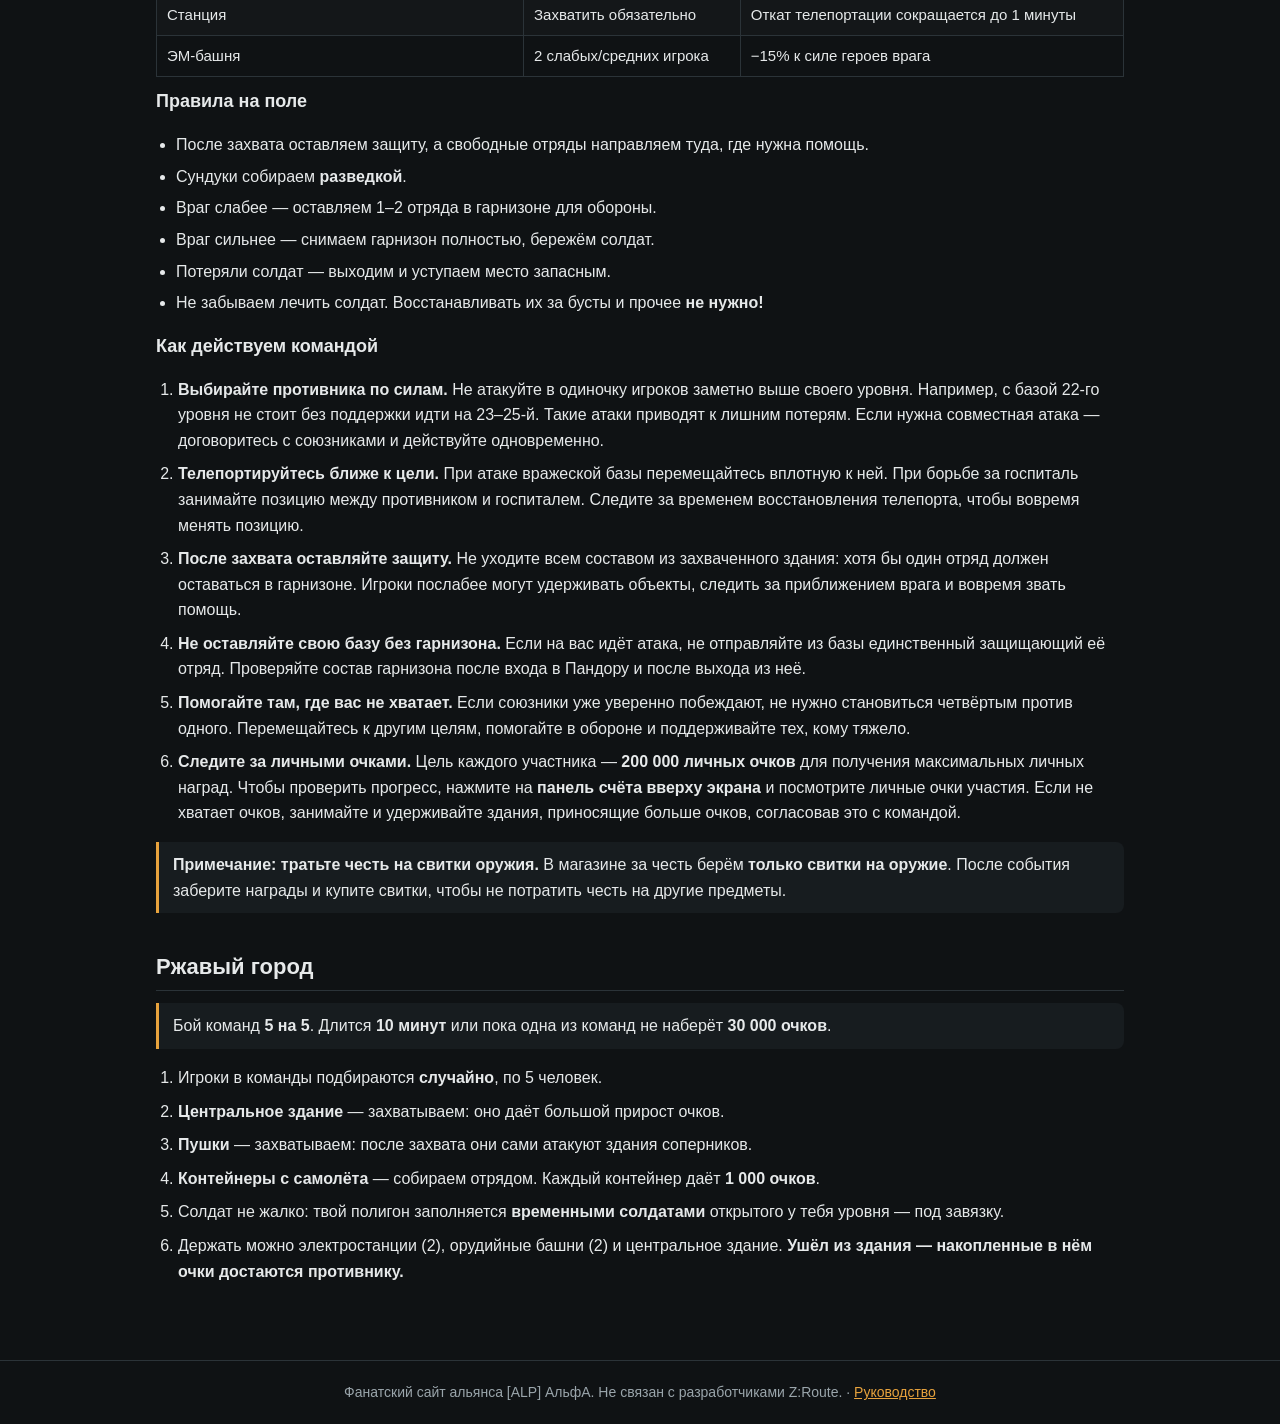
==== commit 7948cd95: "Вернуть вкладку поезда и списки пассажиров" ====
--- a/activities.html
+++ b/activities.html
@@ -17,7 +17,7 @@
       <a href="vs.html">VS</a>
       <a href="guides.html">Гайды</a>
       <a href="promo.html">Промокоды</a>
-      <a href="train.html" hidden>🚂 Поезд</a>
+      <a href="train.html">🚂 Поезд</a>
       <a href="leaders.html">🔒 Руководство</a>
     </nav>
   </div>
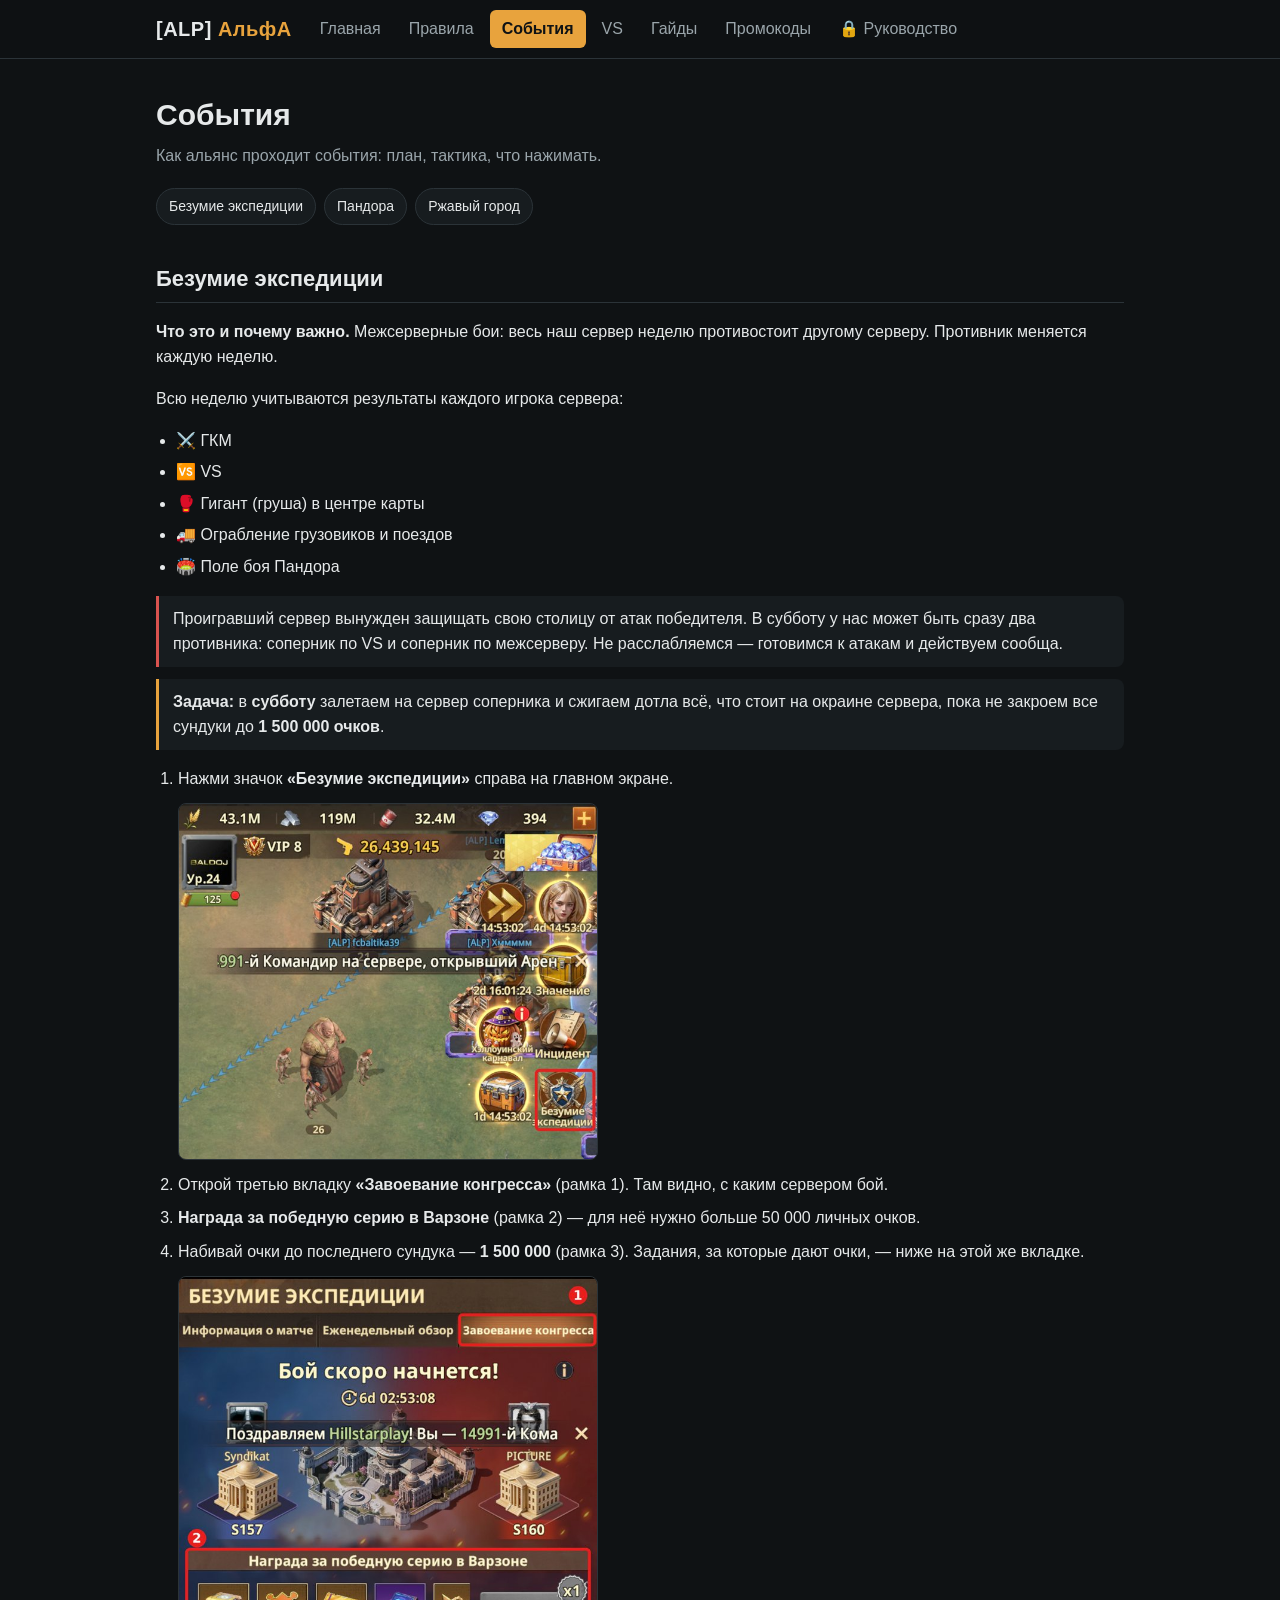
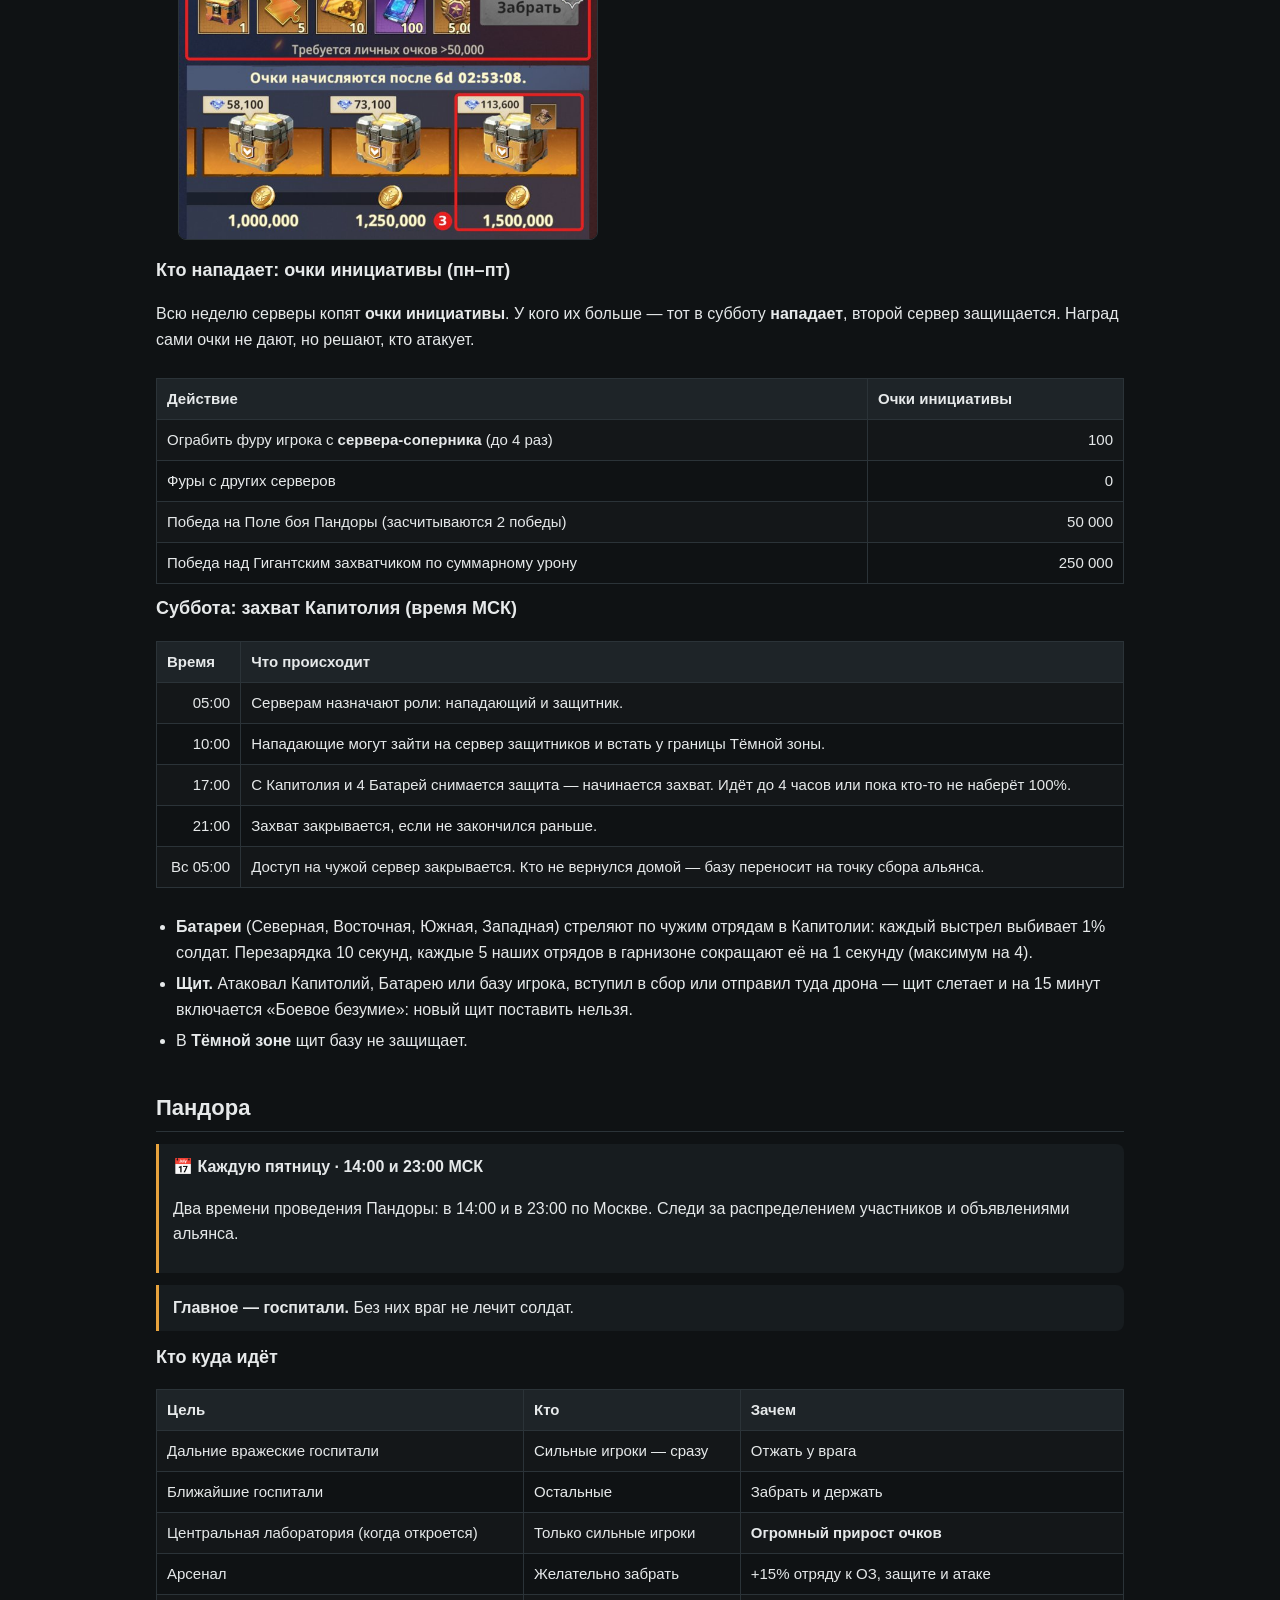
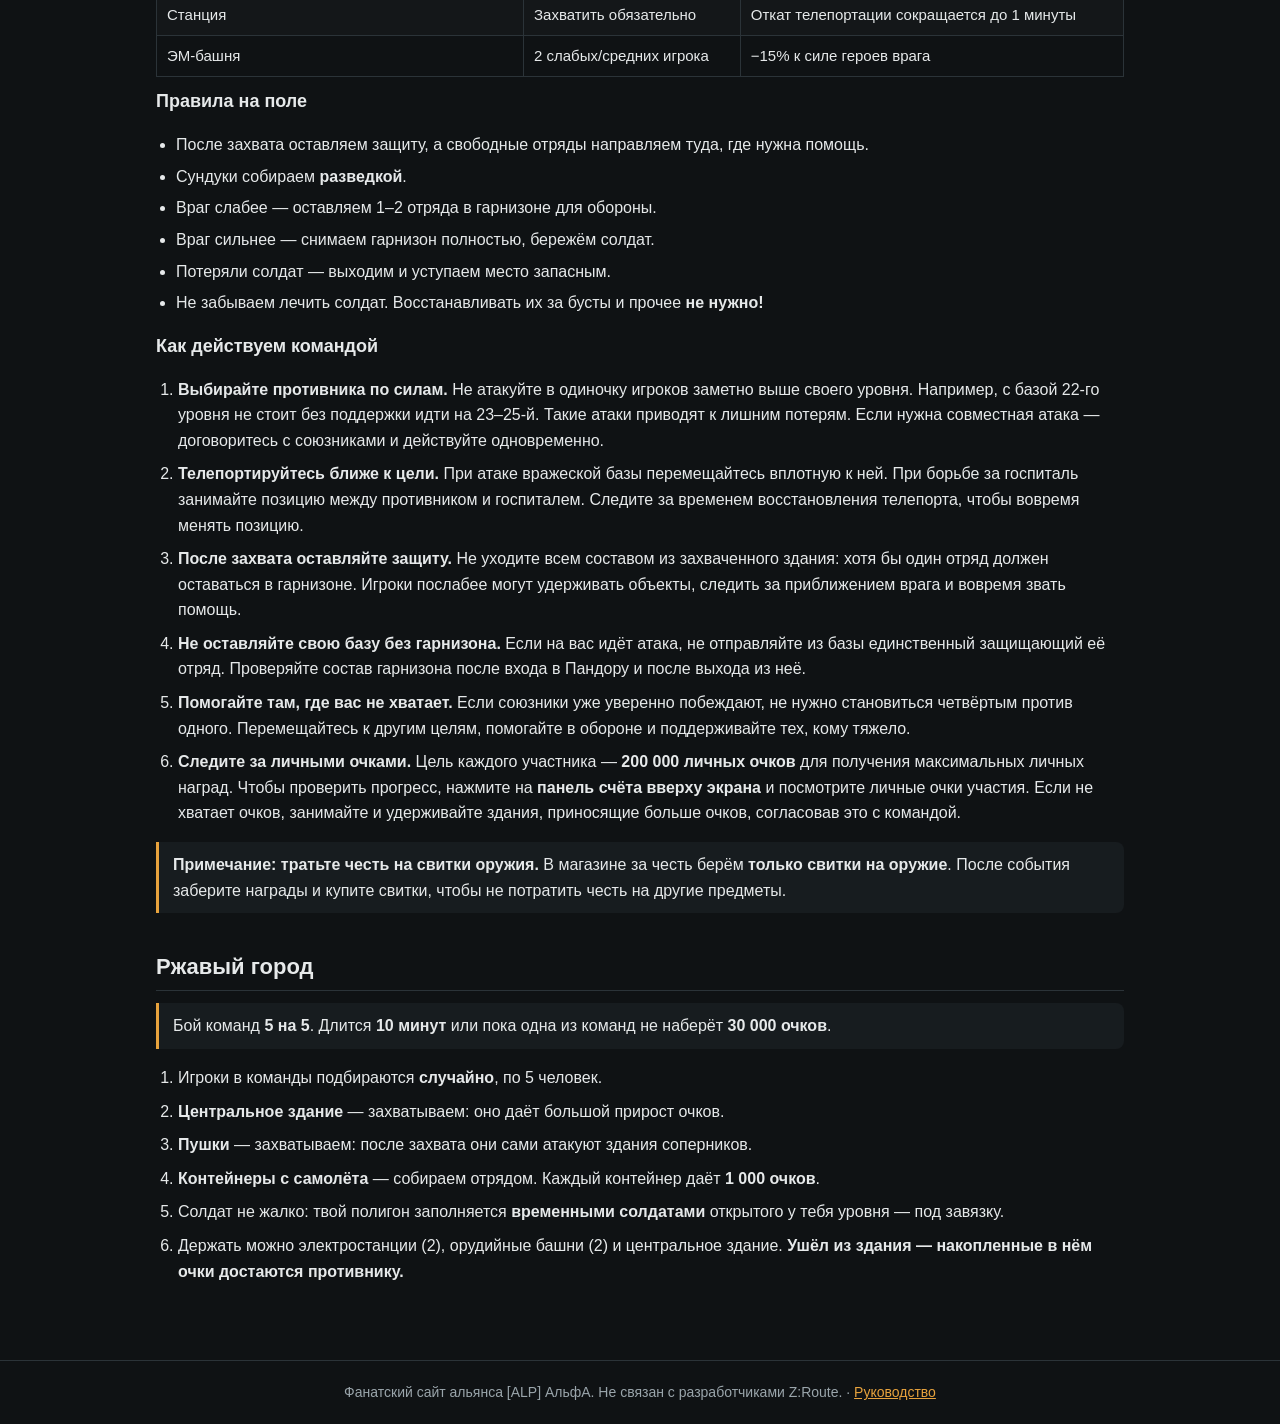
==== commit efc27951: "Убрать раздел поезда и уточнить гайд экипировки" ====
--- a/activities.html
+++ b/activities.html
@@ -17,7 +17,6 @@
       <a href="vs.html">VS</a>
       <a href="guides.html">Гайды</a>
       <a href="promo.html">Промокоды</a>
-      <a href="train.html">🚂 Поезд</a>
       <a href="leaders.html">🔒 Руководство</a>
     </nav>
   </div>
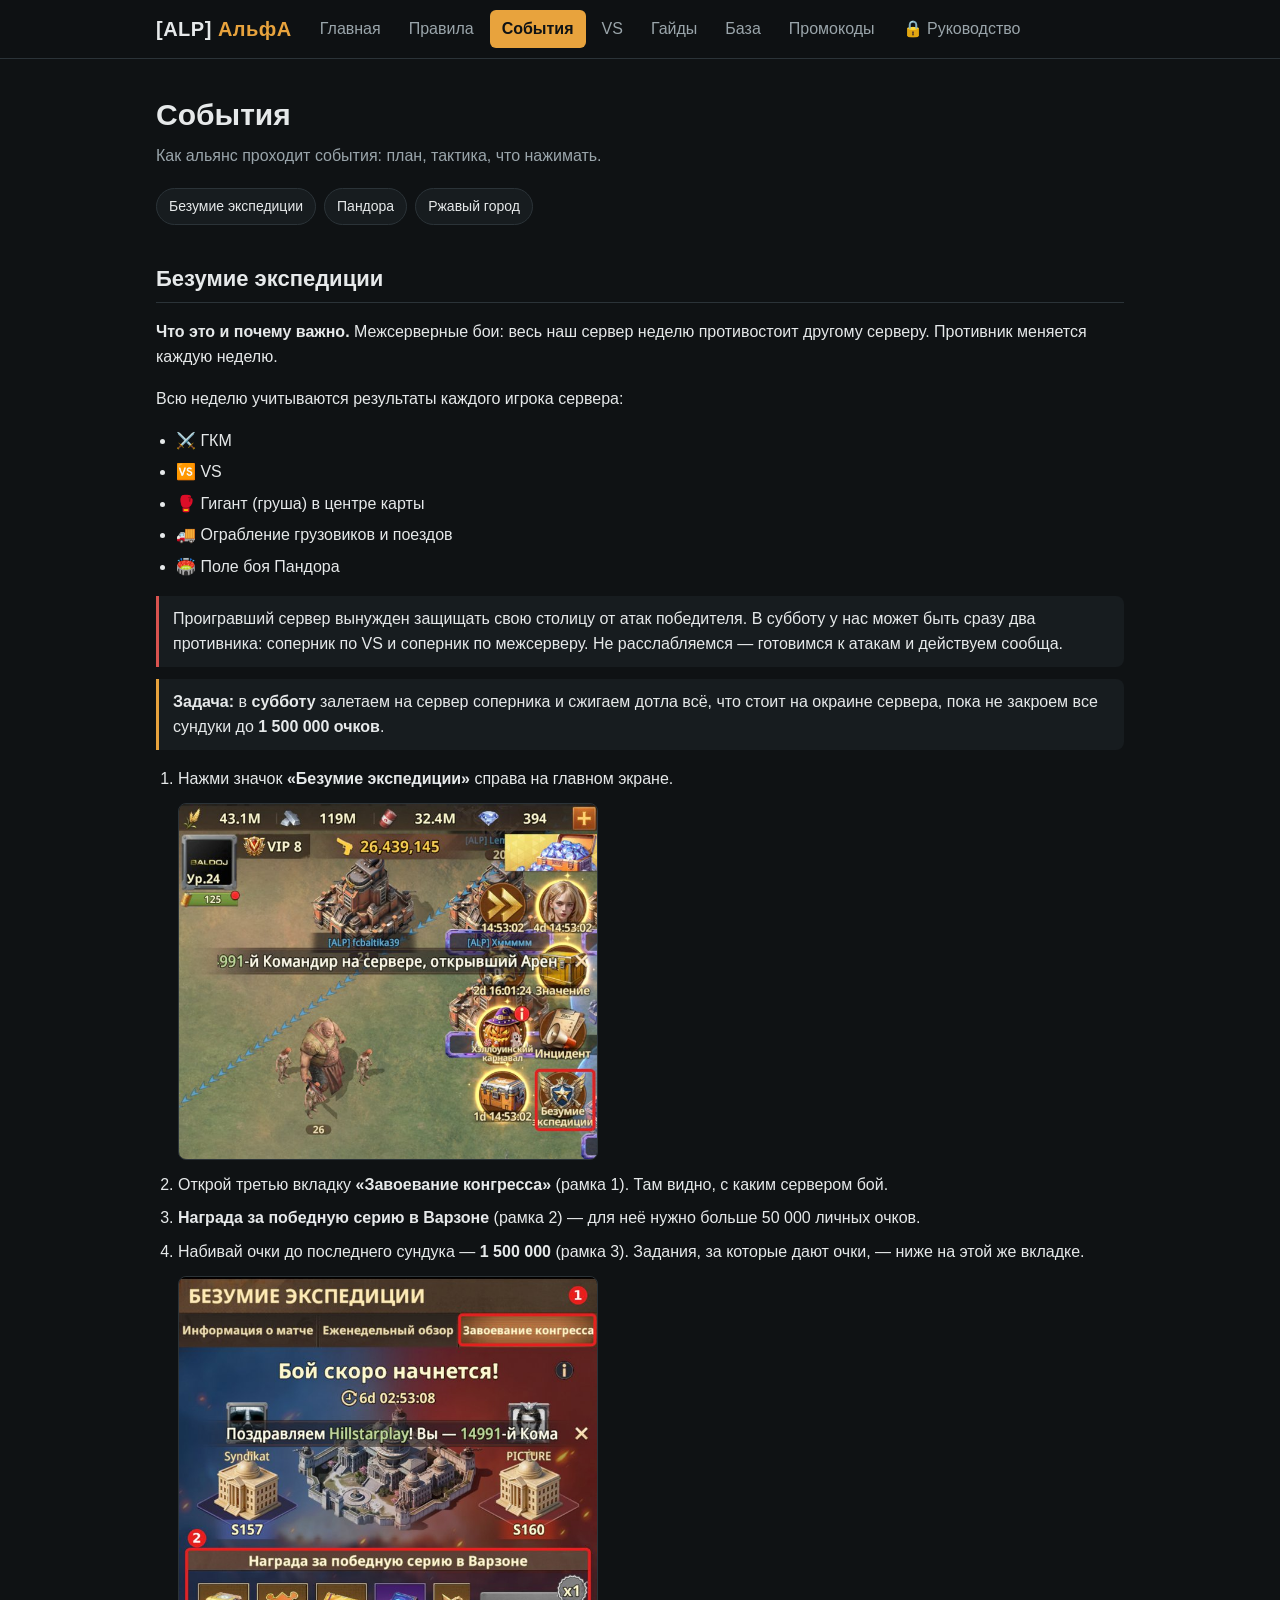
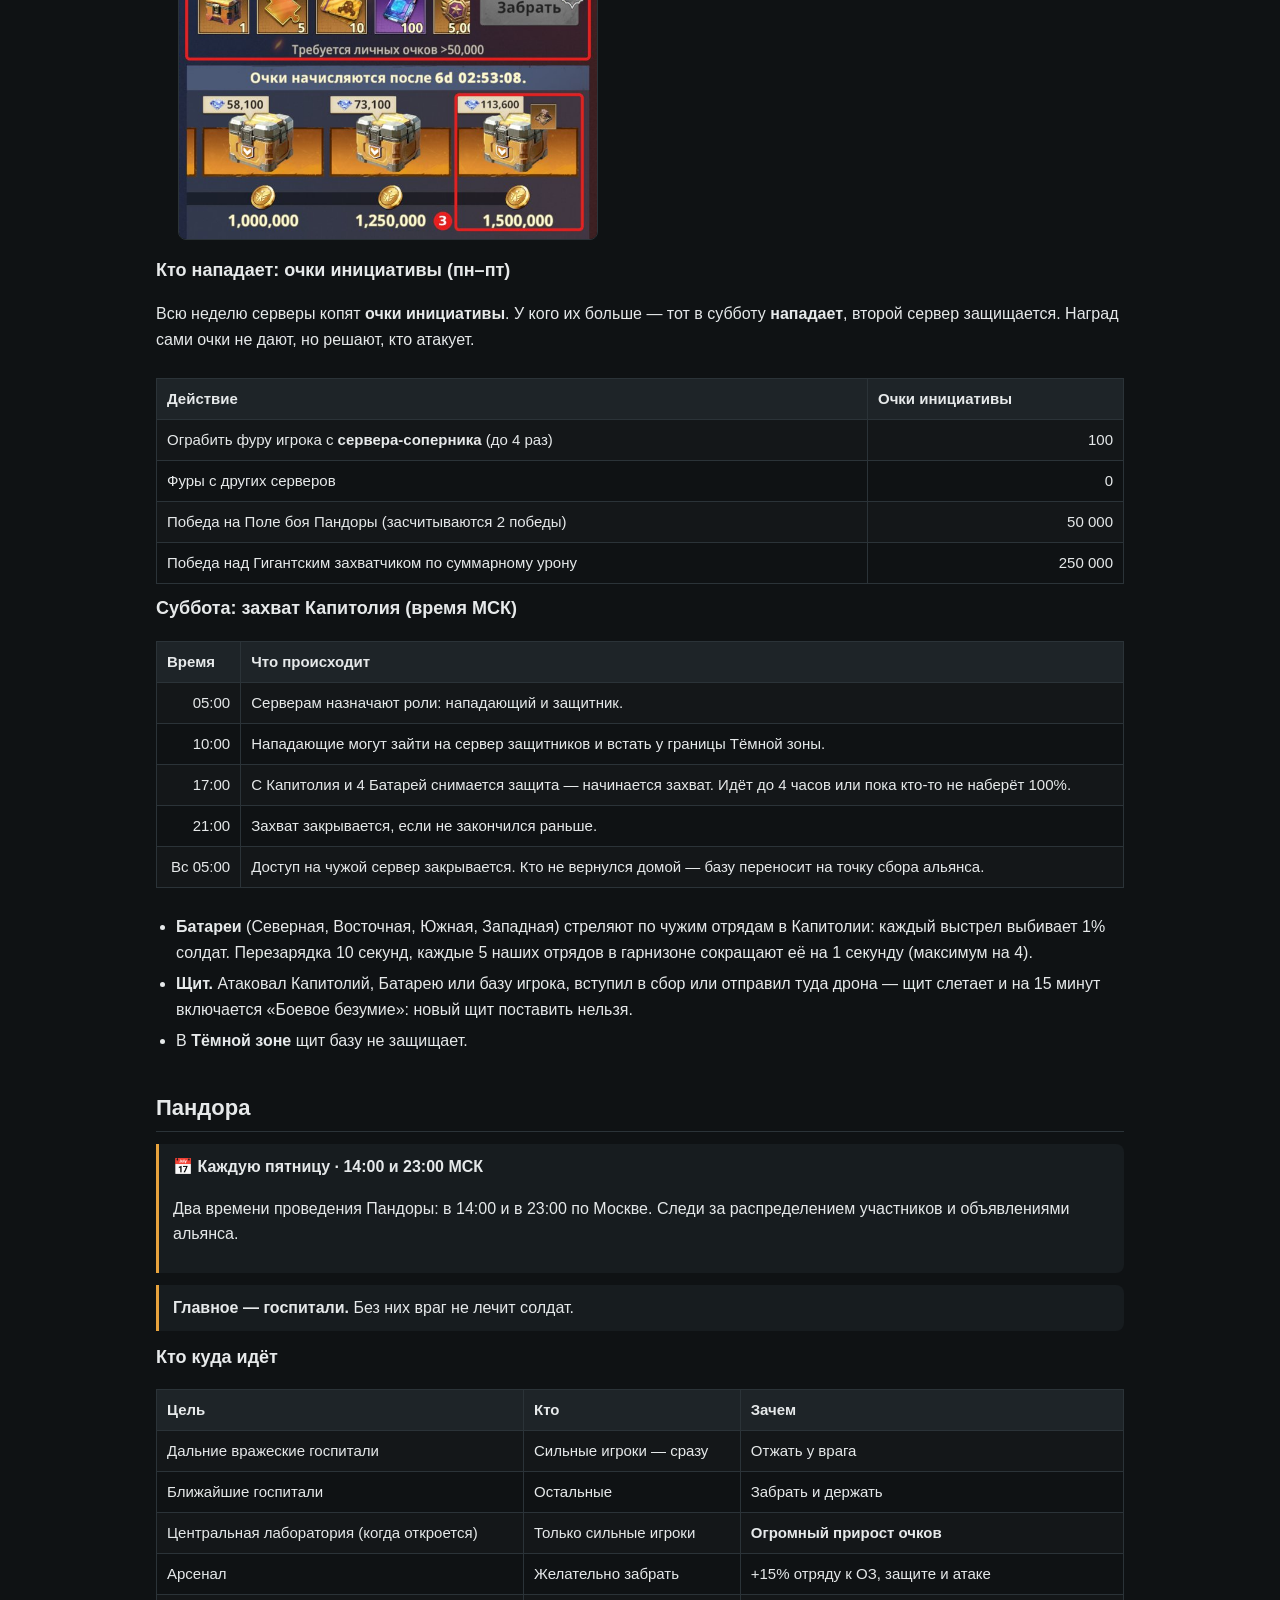
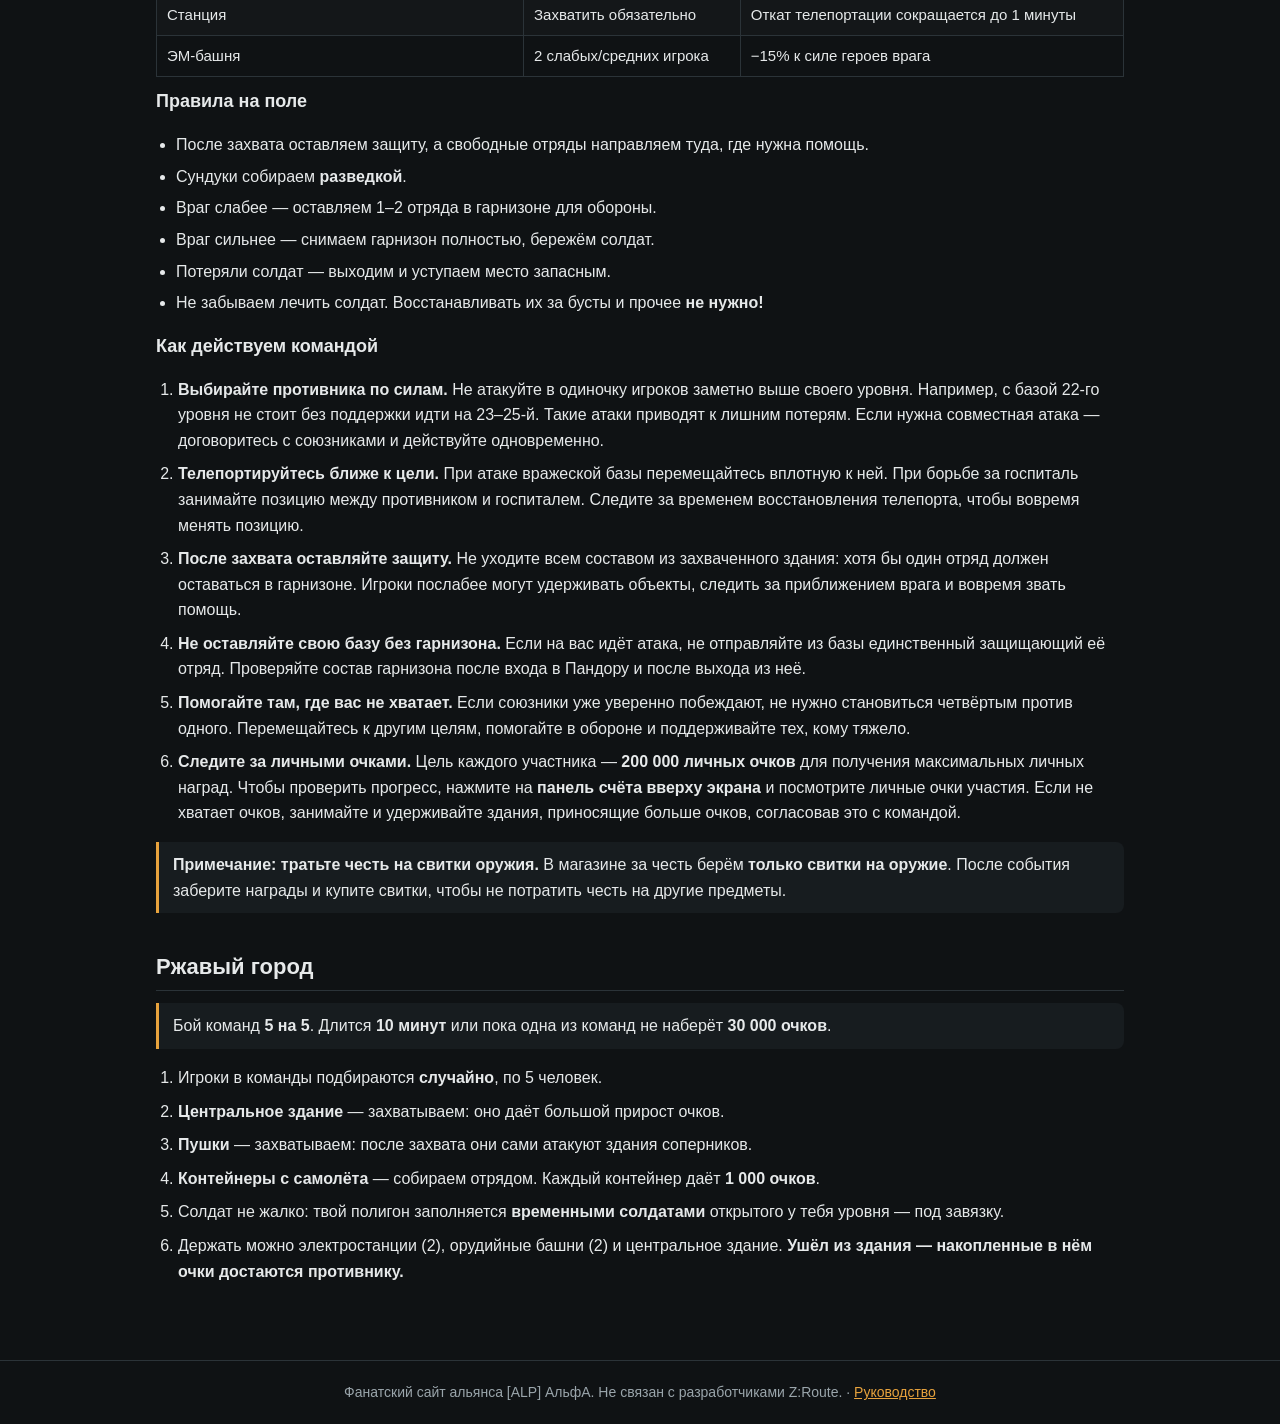
==== commit 71208db1: "Сделать карточки гайдов и каталог зданий с уровнями" ====
--- a/activities.html
+++ b/activities.html
@@ -15,7 +15,8 @@
       <a href="rules.html">Правила</a>
       <a class="active" href="activities.html">События</a>
       <a href="vs.html">VS</a>
-      <a href="guides.html">Гайды</a>
+      <a href="guides.html">Гайды</a>
+      <a href="base.html">База</a>
       <a href="promo.html">Промокоды</a>
       <a href="leaders.html">🔒 Руководство</a>
     </nav>
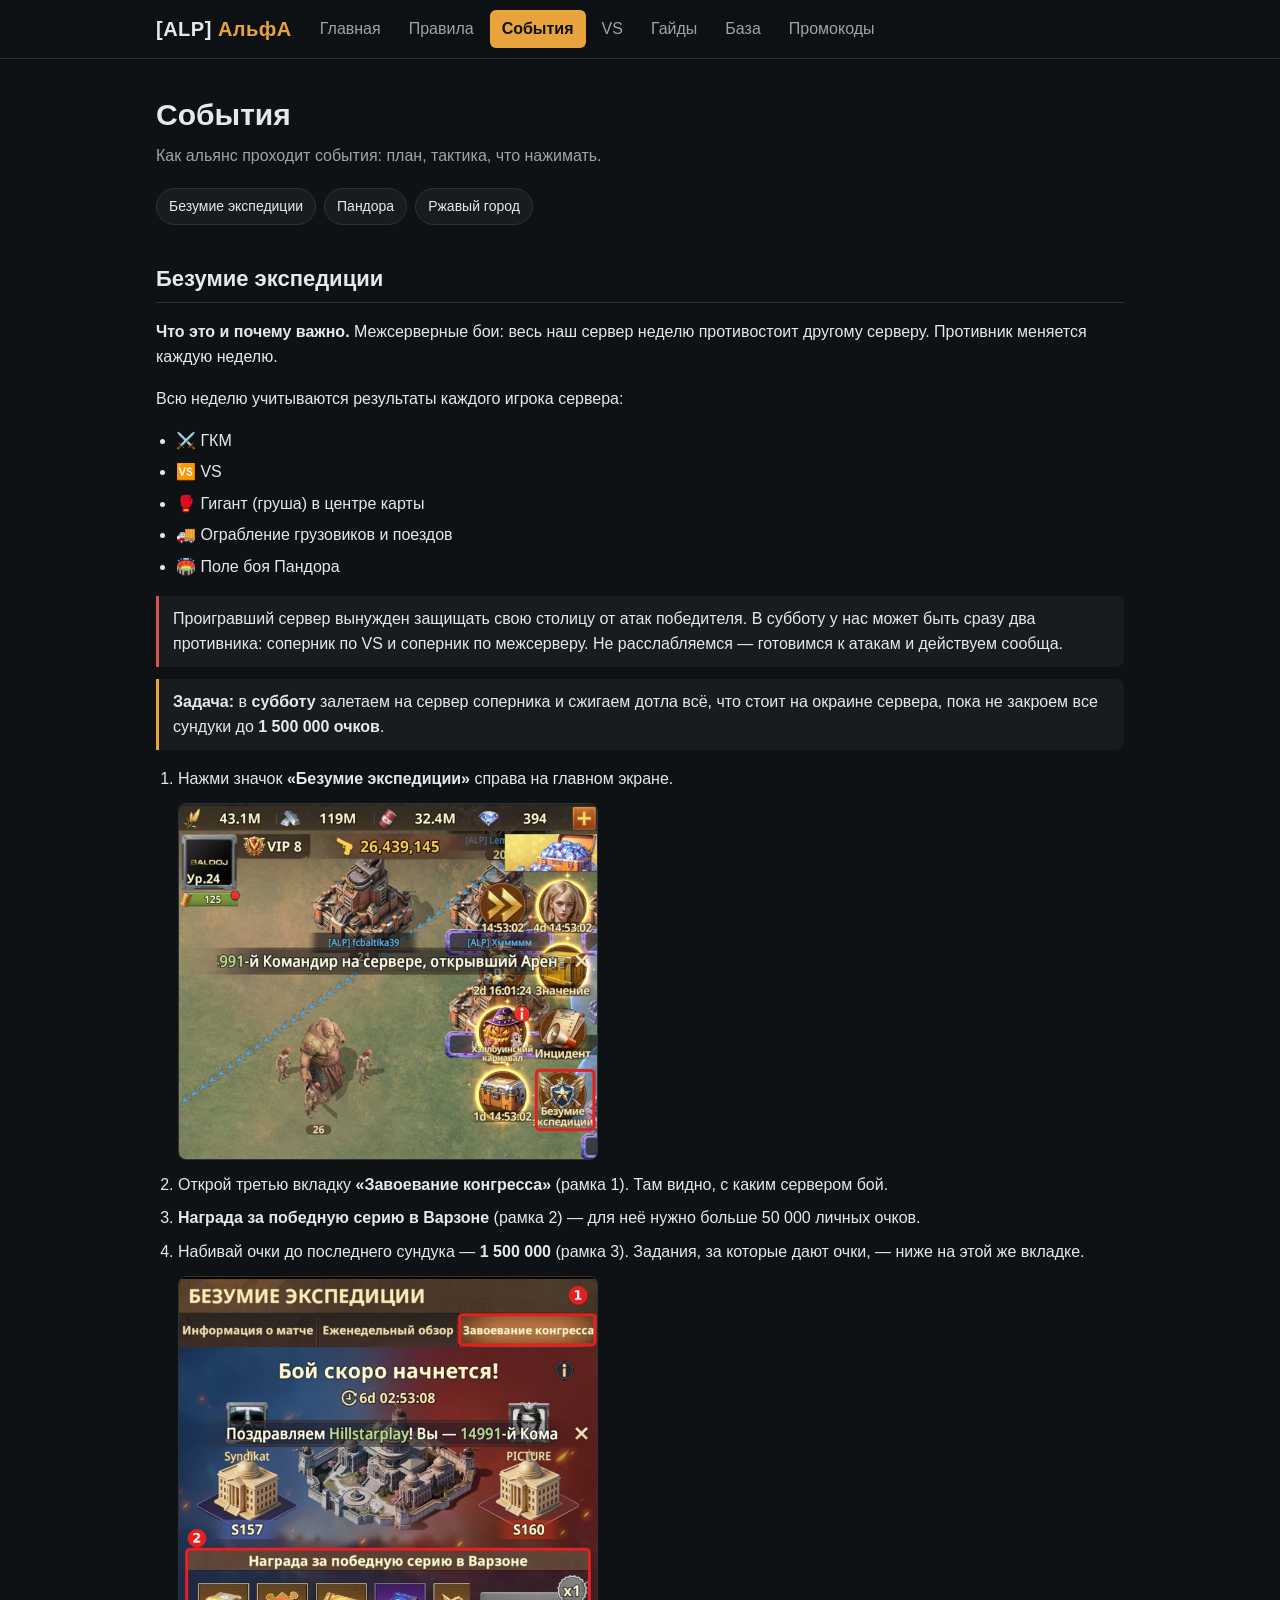
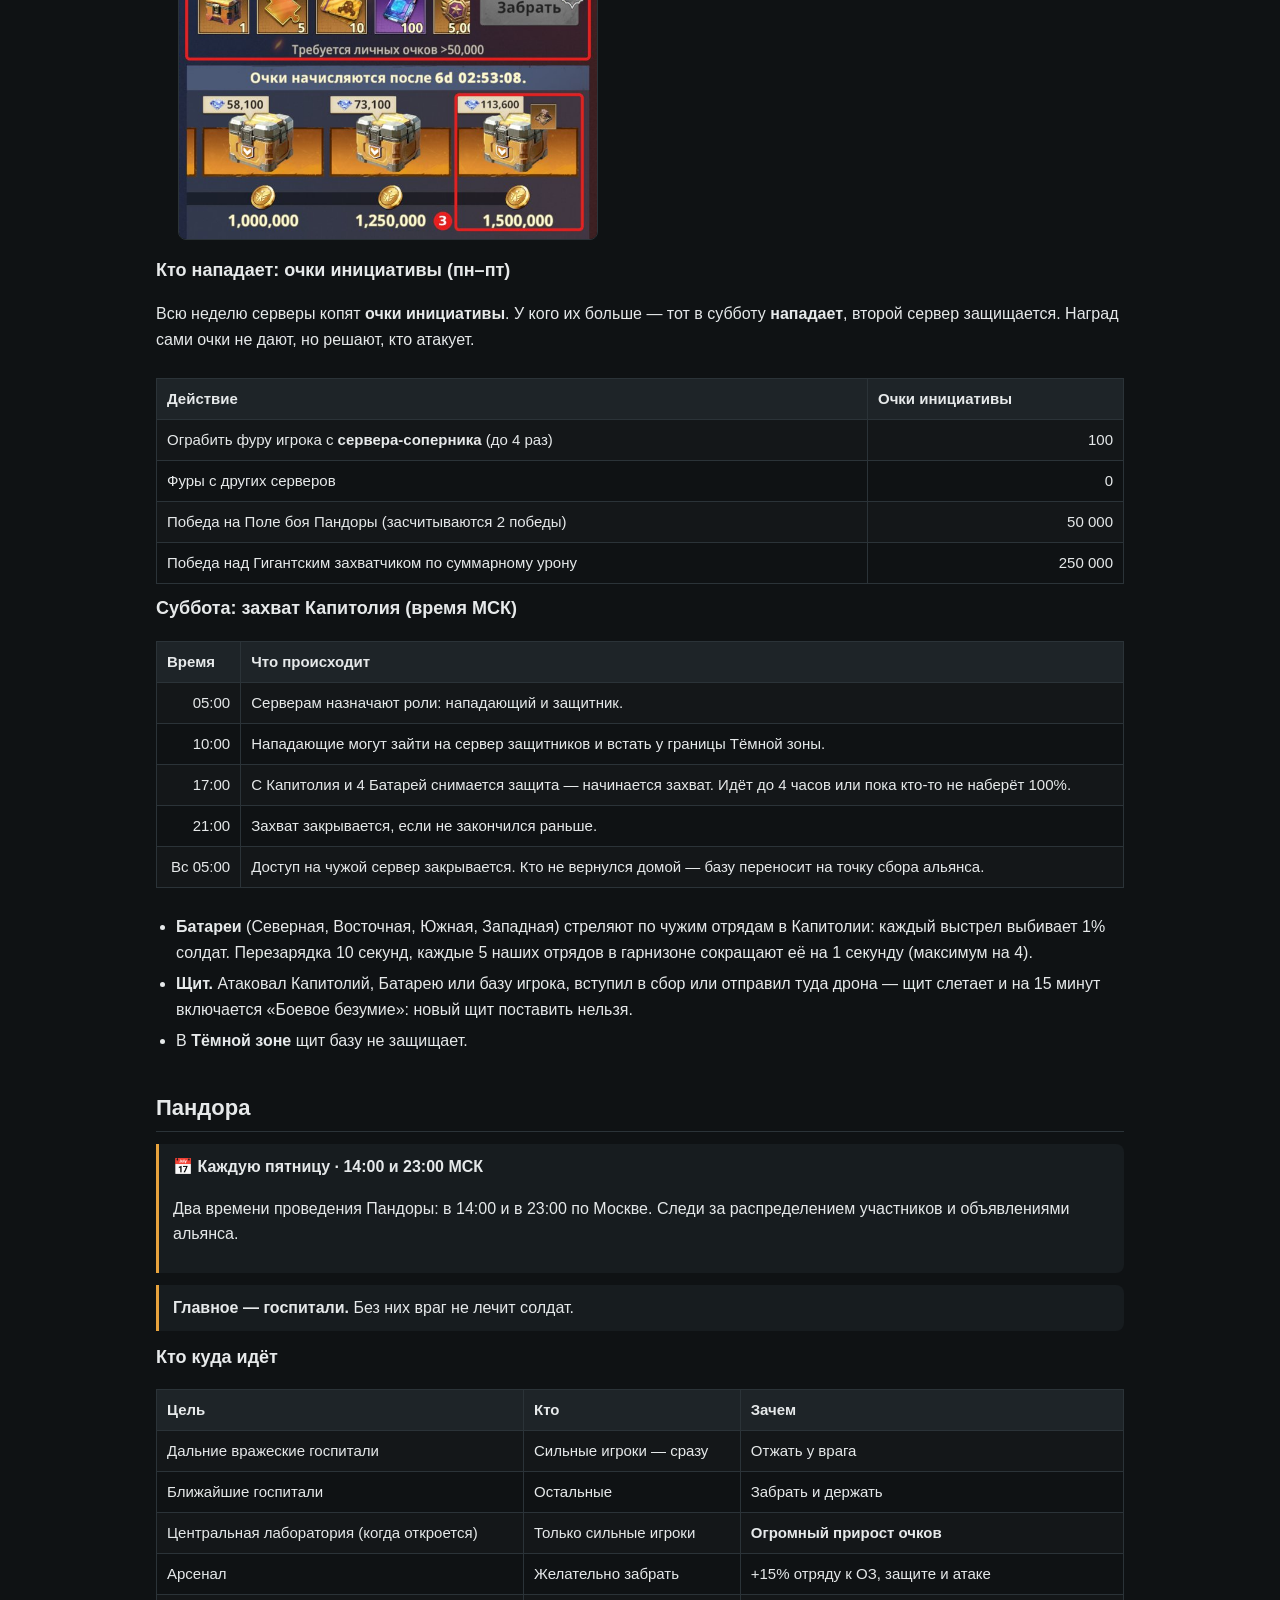
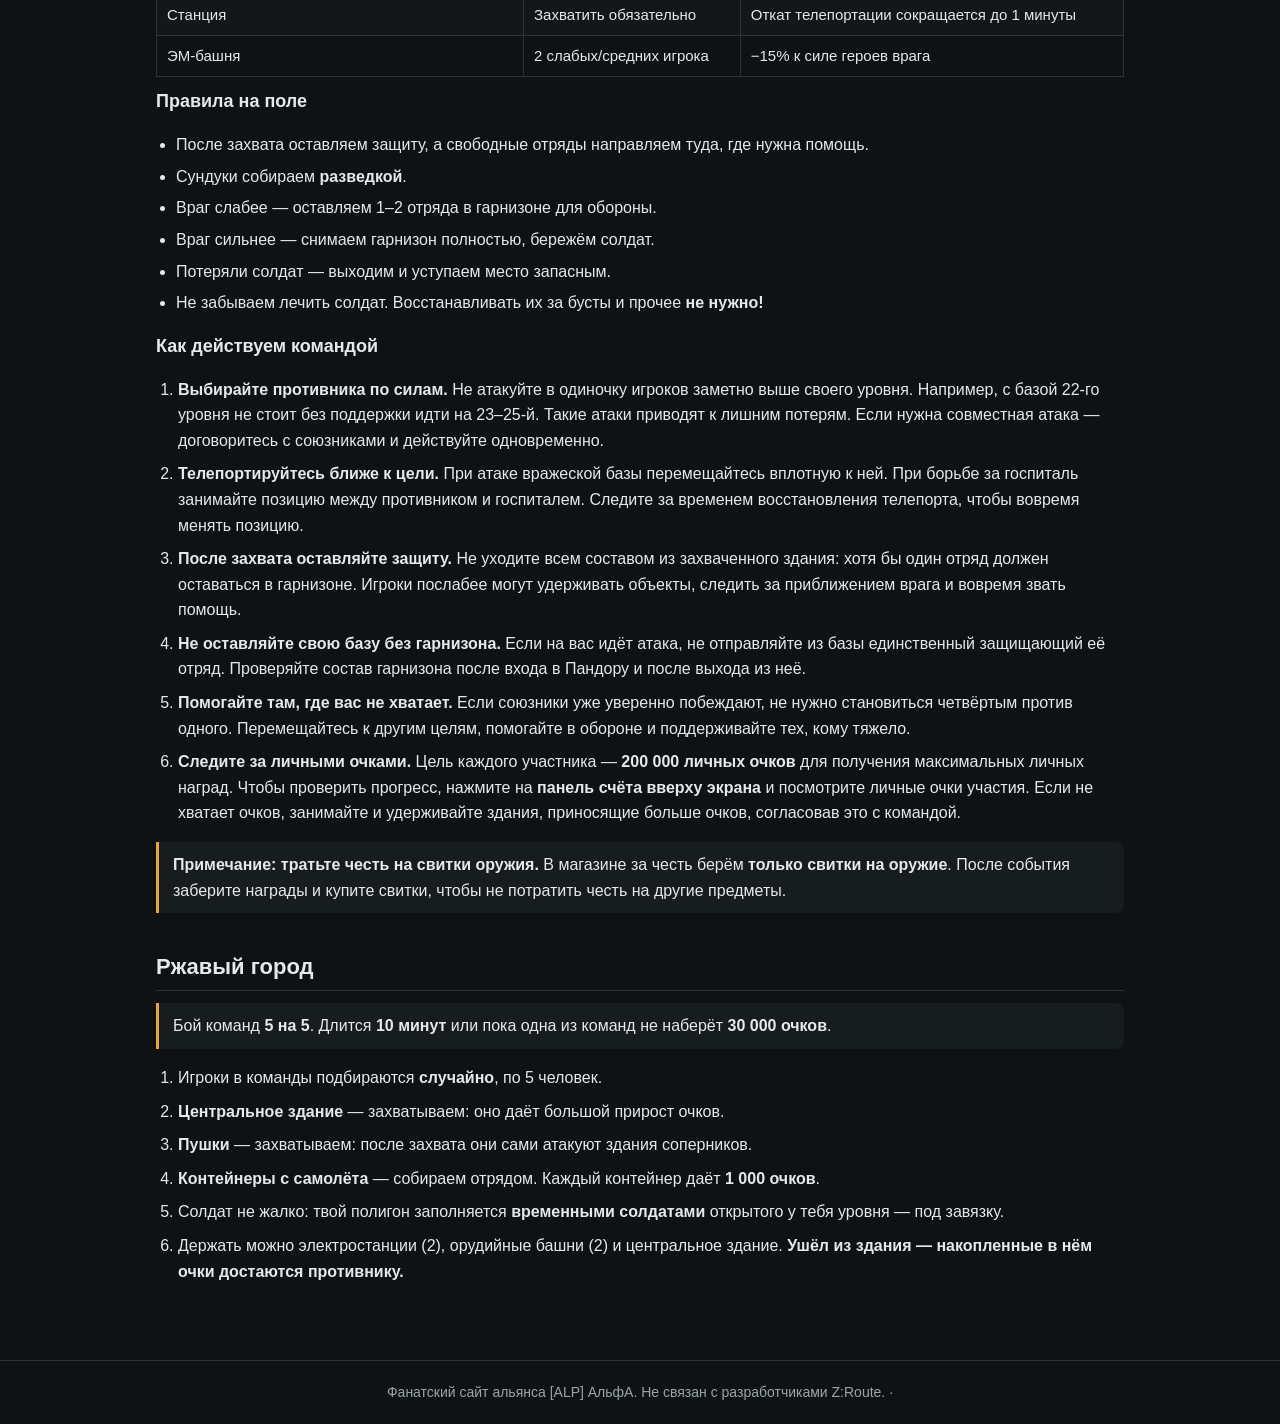
==== commit 72e285de: "Скрыть руководство и показать машиниста дня всем" ====
--- a/activities.html
+++ b/activities.html
@@ -18,7 +18,6 @@
       <a href="guides.html">Гайды</a>
       <a href="base.html">База</a>
       <a href="promo.html">Промокоды</a>
-      <a href="leaders.html">🔒 Руководство</a>
     </nav>
   </div>
 </header>
@@ -146,6 +145,6 @@
   </section>
 </main>
 
-<footer>Фанатский сайт альянса [ALP] АльфА. Не связан с разработчиками Z:Route. · <a href="leaders.html">Руководство</a></footer>
+<footer>Фанатский сайт альянса [ALP] АльфА. Не связан с разработчиками Z:Route. ·</footer>
 </body>
 </html>
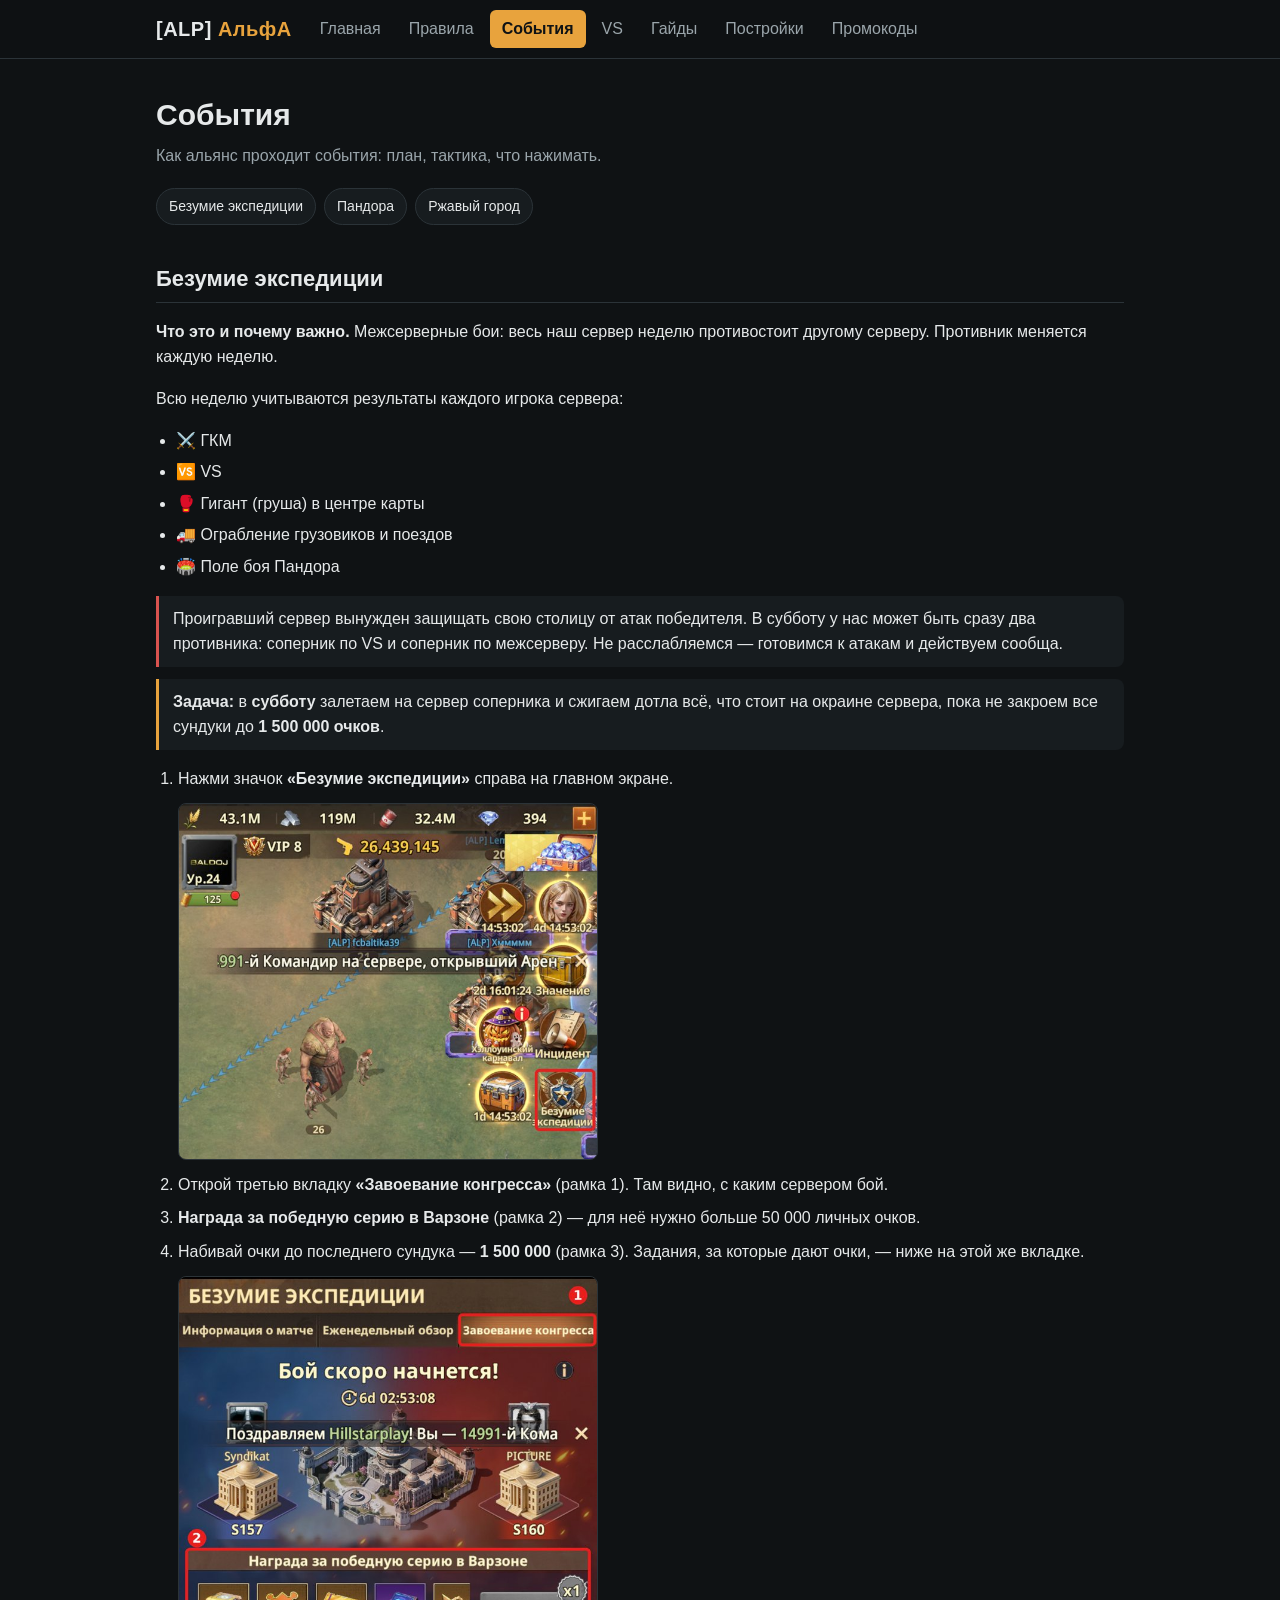
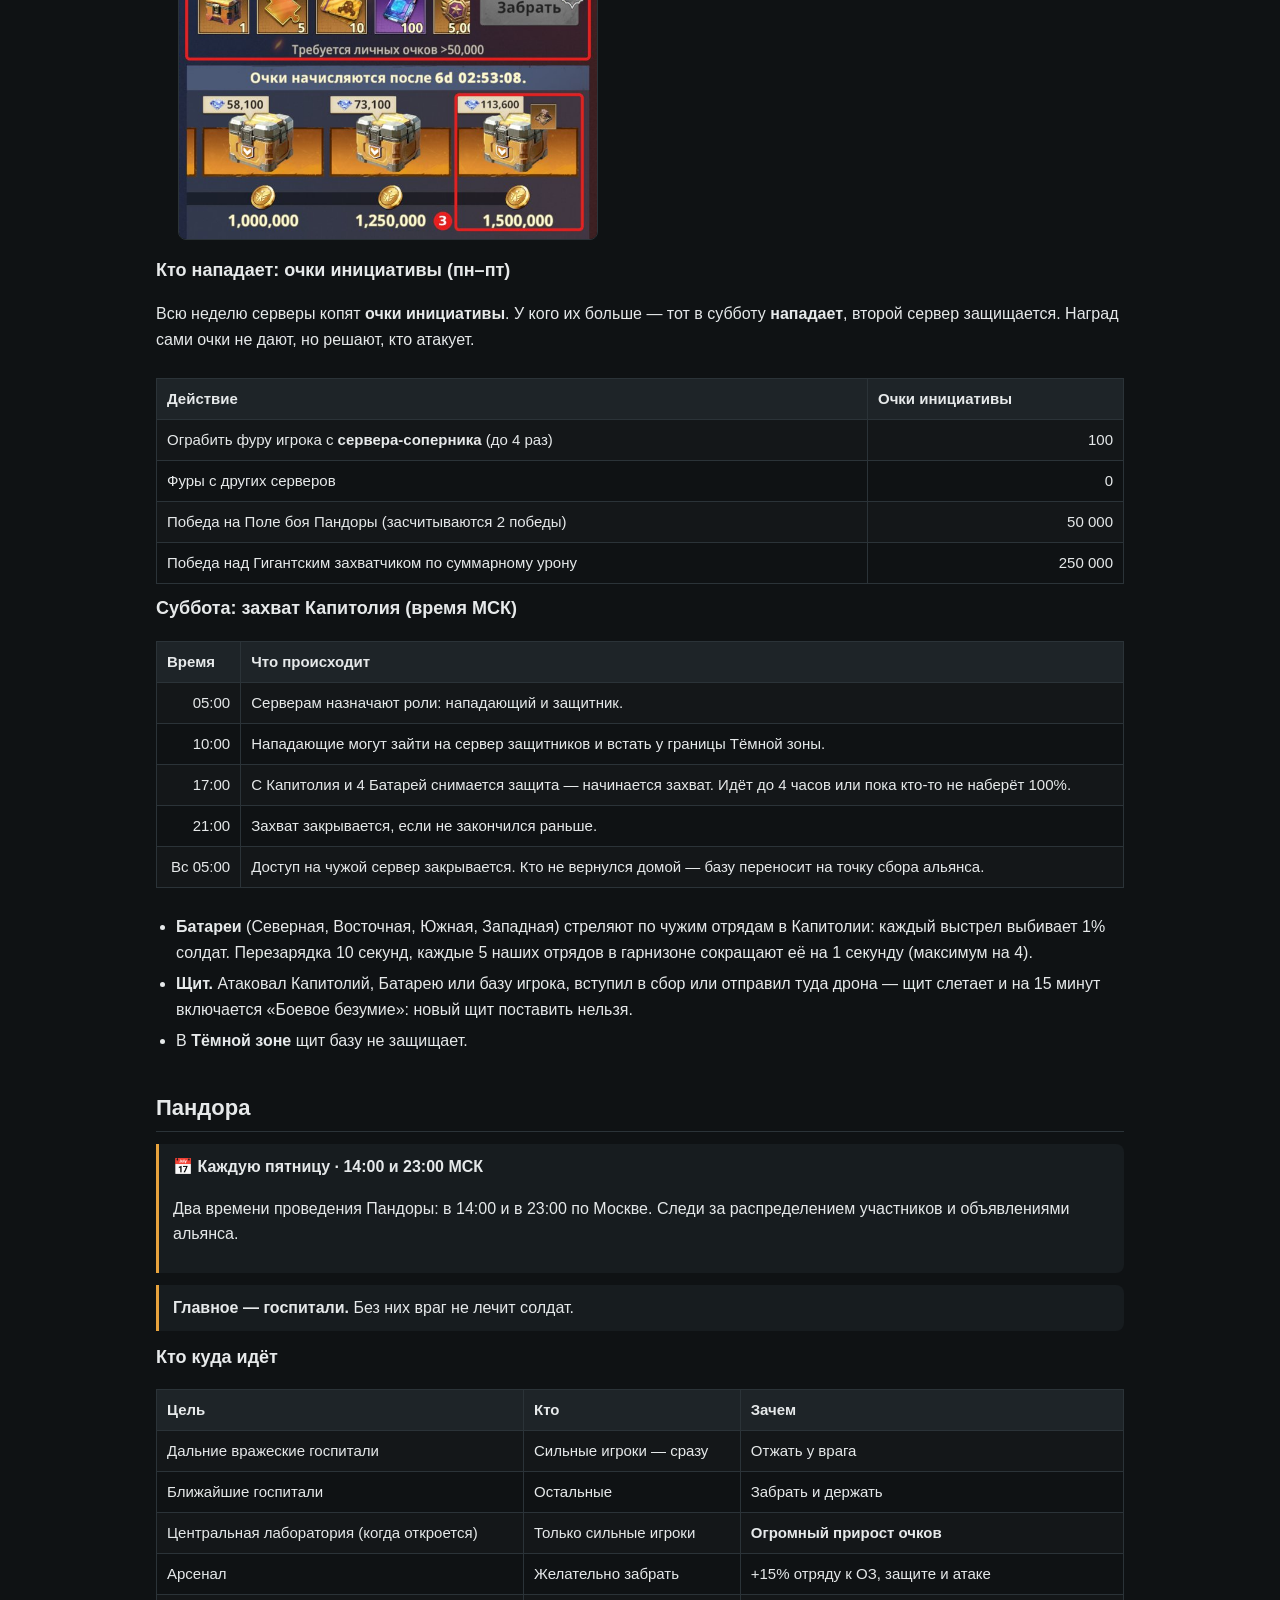
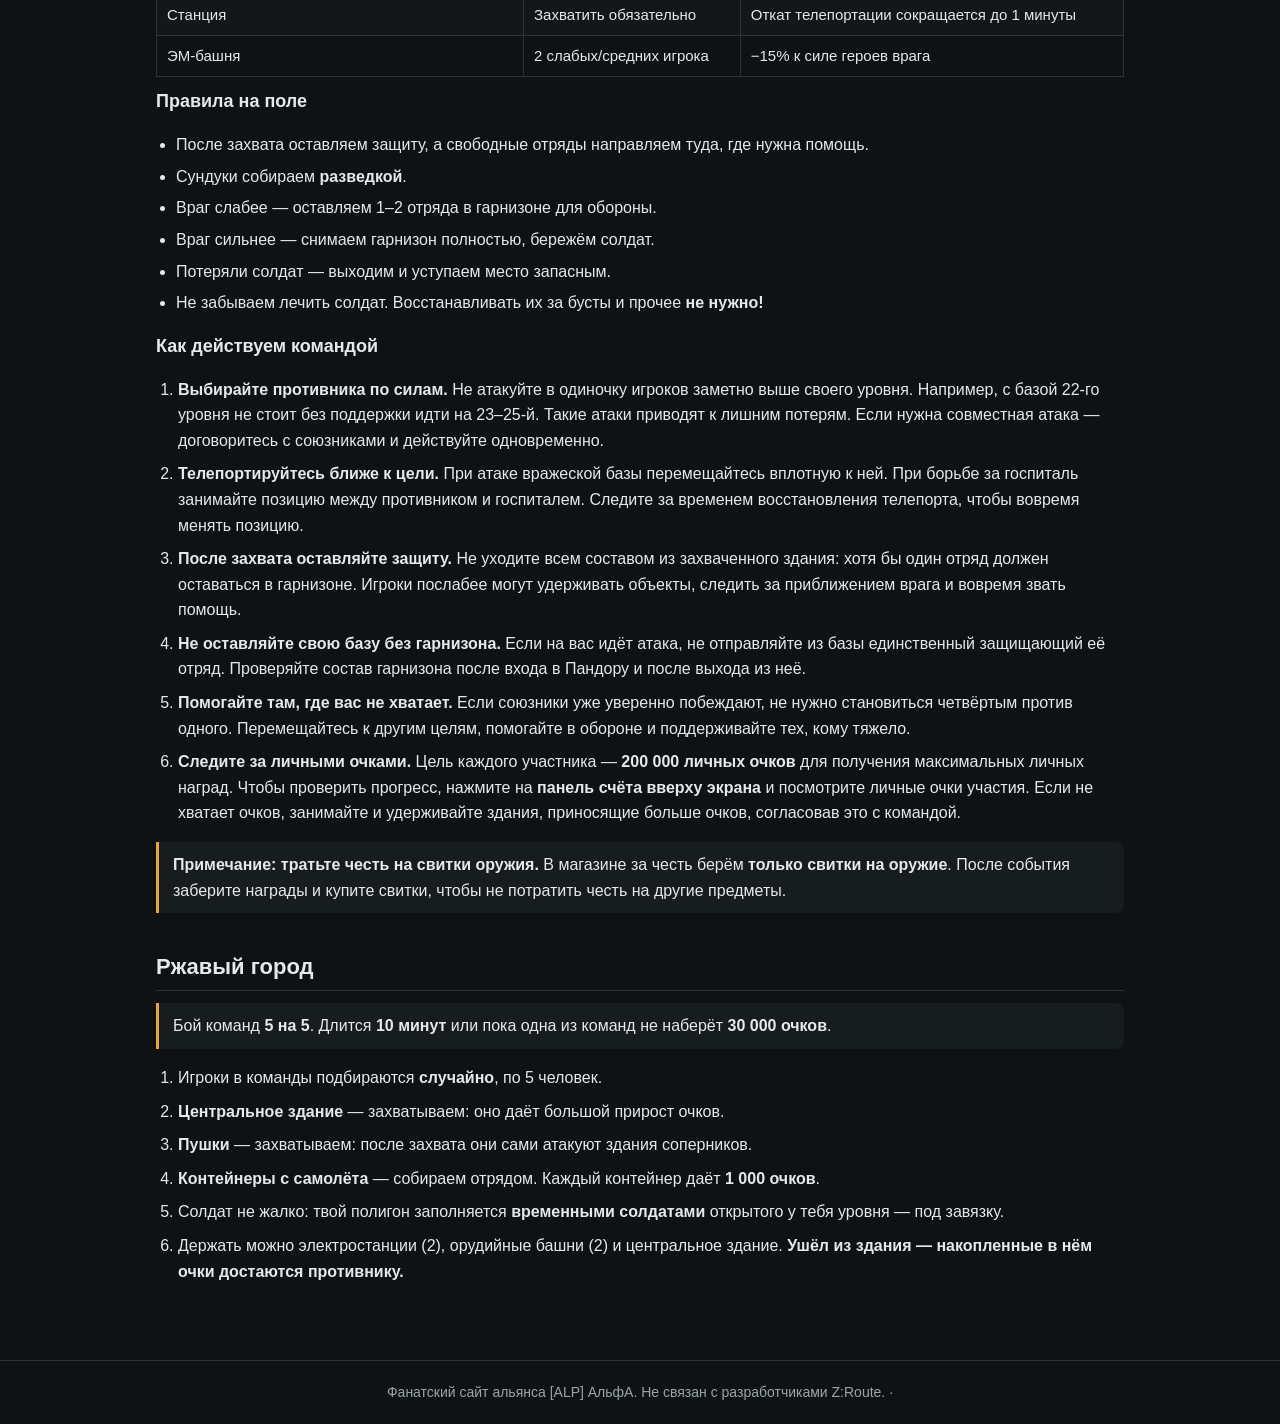
==== commit c3074f81: "Переименовать раздел в Постройки и разместить список рядом с уровнем" ====
--- a/activities.html
+++ b/activities.html
@@ -16,7 +16,7 @@
       <a class="active" href="activities.html">События</a>
       <a href="vs.html">VS</a>
       <a href="guides.html">Гайды</a>
-      <a href="base.html">База</a>
+      <a href="base.html">Постройки</a>
       <a href="promo.html">Промокоды</a>
     </nav>
   </div>
